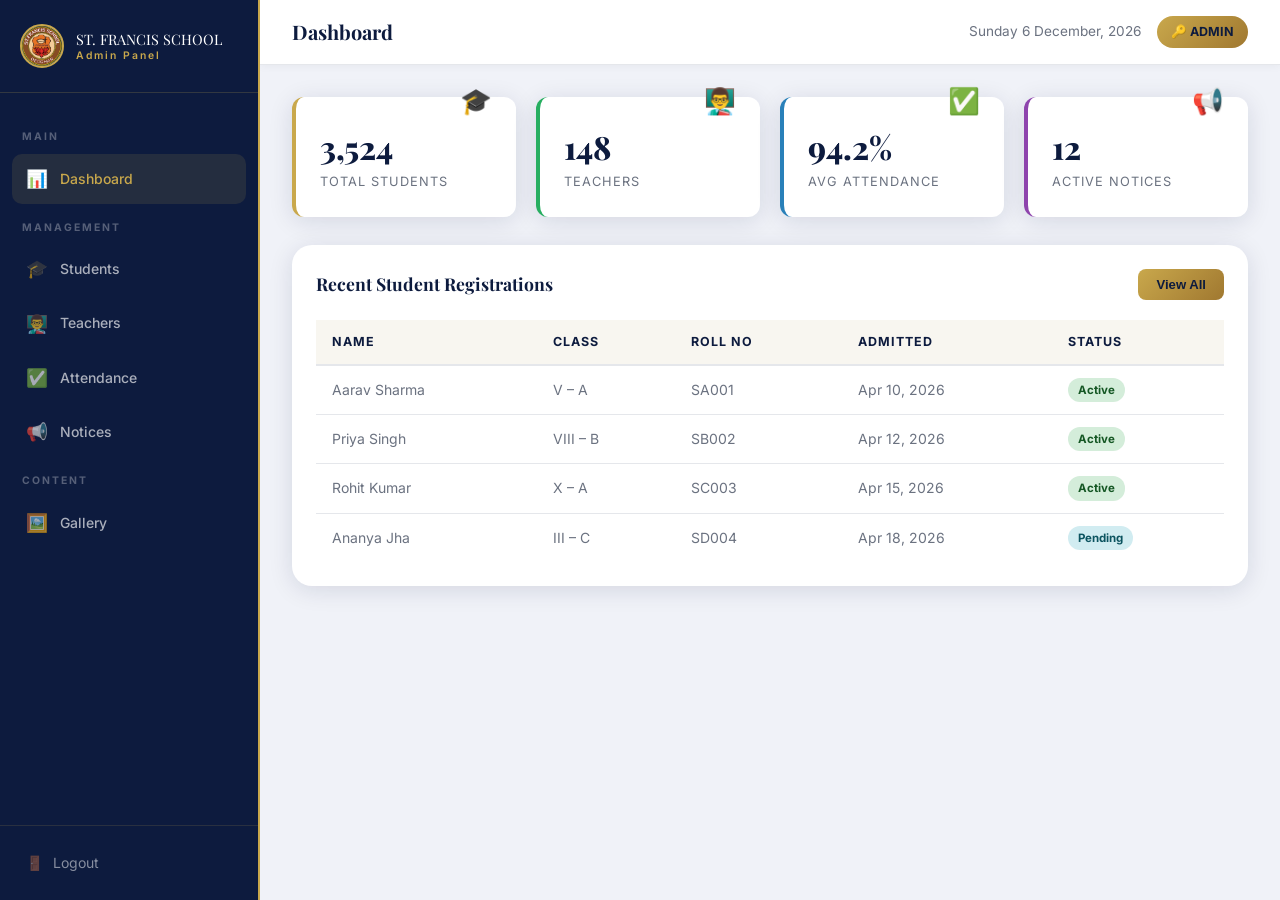
==== admin.html @ 69435fe7 "made the frontend" ====
<!DOCTYPE html>
<html lang="en">
<head>
<meta charset="UTF-8"/>
<meta name="viewport" content="width=device-width, initial-scale=1.0"/>
<title>Admin Dashboard – St. Francis School</title>
<link rel="stylesheet" href="style.css"/>
<link rel="icon" href="PICS/LOGO.jpg" type="image/jpeg"/>
<style>
body { background: #f0f2f8; }
.dash-layout { display: flex; min-height: 100vh; padding-top: 0; }
/* SIDEBAR */
.sidebar { width: 260px; background: var(--navy); min-height: 100vh; position: fixed; top: 0; left: 0; z-index: 100; display: flex; flex-direction: column; border-right: 2px solid var(--gold); }
.sidebar-brand { padding: 24px 20px; border-bottom: 1px solid rgba(201,168,76,0.2); display: flex; align-items: center; gap: 12px; }
.sidebar-brand img { width: 44px; height: 44px; border-radius: 50%; border: 2px solid var(--gold); }
.sidebar-brand .t { font-family: 'Playfair Display',serif; font-size: 0.9rem; color: var(--white); line-height: 1.3; }
.sidebar-brand .t span { display: block; color: var(--gold); font-size: 0.65rem; letter-spacing: 2px; font-family: 'Inter',sans-serif; font-weight: 600; }
.sidebar-menu { flex: 1; padding: 20px 12px; overflow-y: auto; }
.menu-label { color: rgba(255,255,255,0.3); font-size: 0.65rem; letter-spacing: 2px; text-transform: uppercase; font-weight: 700; padding: 0 10px; margin: 16px 0 8px; }
.menu-item { display: flex; align-items: center; gap: 12px; padding: 11px 14px; border-radius: 10px; color: rgba(255,255,255,0.65); font-size: 0.875rem; font-weight: 500; cursor: pointer; transition: var(--transition); margin-bottom: 4px; }
.menu-item:hover, .menu-item.active { background: rgba(201,168,76,0.12); color: var(--gold); }
.menu-item .icon { font-size: 1.1rem; width: 22px; text-align: center; }
.sidebar-footer { padding: 16px 12px; border-top: 1px solid rgba(201,168,76,0.15); }
.logout-btn { display: flex; align-items: center; gap: 10px; padding: 10px 14px; border-radius: 10px; color: rgba(255,255,255,0.5); font-size: 0.875rem; cursor: pointer; transition: var(--transition); }
.logout-btn:hover { color: #ff6b6b; background: rgba(192,57,43,0.1); }
/* MAIN */
.main-content { margin-left: 260px; flex: 1; }
.topbar { background: var(--white); border-bottom: 1px solid var(--light-gray); padding: 16px 32px; display: flex; align-items: center; justify-content: space-between; box-shadow: 0 2px 8px rgba(0,0,0,0.04); }
.topbar h2 { font-size: 1.25rem; color: var(--navy); }
.topbar-right { display: flex; align-items: center; gap: 16px; }
.admin-badge { background: linear-gradient(135deg, var(--gold), var(--gold-dark)); color: var(--navy); font-size: 0.78rem; font-weight: 700; padding: 6px 14px; border-radius: 20px; }
.page { padding: 32px; display: none; }
.page.active { display: block; }
/* STATS */
.stats-row { display: grid; grid-template-columns: repeat(4,1fr); gap: 20px; margin-bottom: 28px; }
.stat-box { background: var(--white); border-radius: var(--radius); padding: 24px; border-left: 4px solid var(--gold); box-shadow: var(--shadow); }
.stat-box .sb-num { font-family:'Playfair Display',serif; font-size: 2rem; font-weight: 800; color: var(--navy); }
.stat-box .sb-label { color: var(--gray); font-size: 0.8rem; text-transform: uppercase; letter-spacing: 1px; }
.stat-box .sb-icon { font-size: 1.6rem; float: right; margin-top: -40px; }
/* TABLE */
.card { background: var(--white); border-radius: var(--radius-lg); padding: 24px; box-shadow: var(--shadow); margin-bottom: 24px; }
.card-header { display: flex; align-items: center; justify-content: space-between; margin-bottom: 20px; }
.card-header h3 { font-size: 1.1rem; color: var(--navy); }
table { width: 100%; border-collapse: collapse; }
th { background: var(--off-white); color: var(--navy); font-size: 0.78rem; font-weight: 700; text-transform: uppercase; letter-spacing: 1px; padding: 12px 16px; text-align: left; border-bottom: 2px solid var(--light-gray); }
td { padding: 12px 16px; font-size: 0.875rem; color: var(--gray); border-bottom: 1px solid var(--light-gray); }
tr:last-child td { border-bottom: none; }
tr:hover td { background: #fafbff; color: var(--navy); }
.badge { display: inline-block; padding: 3px 10px; border-radius: 12px; font-size: 0.72rem; font-weight: 700; }
.badge-green { background: #d4edda; color: #155724; }
.badge-red { background: #f8d7da; color: #721c24; }
.badge-blue { background: #d1ecf1; color: #0c5460; }
.badge-gold { background: rgba(201,168,76,0.15); color: var(--gold-dark); }
/* FORM INLINE */
.form-row { display: grid; grid-template-columns: 1fr 1fr; gap: 16px; }
.form-group { margin-bottom: 16px; }
.form-group label { display: block; font-size: 0.82rem; font-weight: 600; color: var(--navy); margin-bottom: 6px; }
.form-group input, .form-group select, .form-group textarea { width: 100%; border: 1px solid var(--light-gray); border-radius: 8px; padding: 10px 14px; font-size: 0.875rem; font-family: 'Inter',sans-serif; color: var(--navy); transition: var(--transition); }
.form-group input:focus, .form-group select:focus, .form-group textarea:focus { outline: none; border-color: var(--gold); box-shadow: 0 0 0 3px rgba(201,168,76,0.12); }
.btn-sm { padding: 8px 18px; border: none; border-radius: 8px; font-size: 0.82rem; font-weight: 600; cursor: pointer; transition: var(--transition); }
.btn-gold { background: linear-gradient(135deg,var(--gold),var(--gold-dark)); color: var(--navy); }
.btn-navy { background: var(--navy); color: var(--white); }
.btn-red { background: #c0392b; color: var(--white); }
.btn-sm:hover { transform: translateY(-2px); box-shadow: 0 4px 12px rgba(0,0,0,0.15); }
/* GALLERY UPLOAD */
.gallery-admin { display: grid; grid-template-columns: repeat(4,1fr); gap: 16px; }
.gallery-admin-item { aspect-ratio: 1; border-radius: var(--radius); overflow: hidden; background: var(--off-white); border: 2px dashed var(--light-gray); display: flex; align-items: center; justify-content: center; flex-direction: column; gap: 8px; cursor: pointer; transition: var(--transition); }
.gallery-admin-item:hover { border-color: var(--gold); background: rgba(201,168,76,0.05); }
.gallery-admin-item span { font-size: 1.8rem; }
.gallery-admin-item p { font-size: 0.75rem; color: var(--gray); }
/* ATTENDANCE */
.attend-row { display: flex; align-items: center; justify-content: space-between; padding: 12px 0; border-bottom: 1px solid var(--light-gray); }
.attend-row:last-child { border: none; }
.attend-name { font-weight: 600; color: var(--navy); font-size: 0.9rem; }
.attend-class { font-size: 0.8rem; color: var(--gray); }
.attend-toggle { display: flex; gap: 8px; }
.att-btn { padding: 5px 14px; border: none; border-radius: 6px; font-size: 0.78rem; font-weight: 600; cursor: pointer; transition: var(--transition); }
.att-present { background: #d4edda; color: #155724; }
.att-absent { background: #f8d7da; color: #721c24; }
.att-btn.selected { transform: scale(1.05); box-shadow: 0 2px 8px rgba(0,0,0,0.15); }
</style>
</head>
<body>
<div class="dash-layout">
<!-- SIDEBAR -->
<div class="sidebar">
  <div class="sidebar-brand">
    <img src="PICS/LOGO.jpg" alt="Logo"/>
    <div class="t">ST. FRANCIS SCHOOL<span>Admin Panel</span></div>
  </div>
  <div class="sidebar-menu">
    <div class="menu-label">Main</div>
    <div class="menu-item active" onclick="showPage('dashboard',this)"><span class="icon">📊</span> Dashboard</div>
    <div class="menu-label">Management</div>
    <div class="menu-item" onclick="showPage('students',this)"><span class="icon">🎓</span> Students</div>
    <div class="menu-item" onclick="showPage('teachers',this)"><span class="icon">👨‍🏫</span> Teachers</div>
    <div class="menu-item" onclick="showPage('attendance',this)"><span class="icon">✅</span> Attendance</div>
    <div class="menu-item" onclick="showPage('notices',this)"><span class="icon">📢</span> Notices</div>
    <div class="menu-label">Content</div>
    <div class="menu-item" onclick="showPage('gallery',this)"><span class="icon">🖼️</span> Gallery</div>
  </div>
  <div class="sidebar-footer">
    <div class="logout-btn" onclick="logout()"><span>🚪</span> Logout</div>
  </div>
</div>

<!-- MAIN -->
<div class="main-content">
  <div class="topbar">
    <h2 id="pageTitle">Dashboard</h2>
    <div class="topbar-right">
      <span style="color:var(--gray);font-size:0.85rem;" id="dateStr"></span>
      <div class="admin-badge">🔑 ADMIN</div>
    </div>
  </div>

  <!-- DASHBOARD -->
  <div class="page active" id="page-dashboard">
    <div class="stats-row">
      <div class="stat-box"><div class="sb-icon">🎓</div><div class="sb-num">3,524</div><div class="sb-label">Total Students</div></div>
      <div class="stat-box" style="border-color:#27ae60"><div class="sb-icon">👨‍🏫</div><div class="sb-num">148</div><div class="sb-label">Teachers</div></div>
      <div class="stat-box" style="border-color:#2980b9"><div class="sb-icon">✅</div><div class="sb-num">94.2%</div><div class="sb-label">Avg Attendance</div></div>
      <div class="stat-box" style="border-color:#8e44ad"><div class="sb-icon">📢</div><div class="sb-num">12</div><div class="sb-label">Active Notices</div></div>
    </div>
    <div class="card">
      <div class="card-header"><h3>Recent Student Registrations</h3><button class="btn-sm btn-gold" onclick="showPage('students',document.querySelector('.menu-item:nth-child(3)'))">View All</button></div>
      <table>
        <tr><th>Name</th><th>Class</th><th>Roll No</th><th>Admitted</th><th>Status</th></tr>
        <tr><td>Aarav Sharma</td><td>V – A</td><td>SA001</td><td>Apr 10, 2026</td><td><span class="badge badge-green">Active</span></td></tr>
        <tr><td>Priya Singh</td><td>VIII – B</td><td>SB002</td><td>Apr 12, 2026</td><td><span class="badge badge-green">Active</span></td></tr>
        <tr><td>Rohit Kumar</td><td>X – A</td><td>SC003</td><td>Apr 15, 2026</td><td><span class="badge badge-green">Active</span></td></tr>
        <tr><td>Ananya Jha</td><td>III – C</td><td>SD004</td><td>Apr 18, 2026</td><td><span class="badge badge-blue">Pending</span></td></tr>
      </table>
    </div>
  </div>

  <!-- STUDENTS -->
  <div class="page" id="page-students">
    <div class="card">
      <div class="card-header"><h3>Add New Student</h3></div>
      <div class="form-row">
        <div class="form-group"><label>Student Name</label><input type="text" id="sName" placeholder="Full name"/></div>
        <div class="form-group"><label>Roll Number</label><input type="text" id="sRoll" placeholder="e.g. SA005"/></div>
        <div class="form-group"><label>Class</label>
          <select id="sClass"><option>I – A</option><option>II – A</option><option>III – A</option><option>IV – A</option><option>V – A</option><option>VI – A</option><option>VII – A</option><option>VIII – A</option><option>IX – A</option><option>X – A</option><option>XI – Science</option><option>XII – Science</option></select>
        </div>
        <div class="form-group"><label>Parent Name</label><input type="text" id="sParent" placeholder="Father/Mother name"/></div>
        <div class="form-group"><label>Contact Number</label><input type="text" id="sPhone" placeholder="+91 XXXXXXXXXX"/></div>
        <div class="form-group"><label>Date of Birth</label><input type="date" id="sDob"/></div>
      </div>
      <button class="btn-sm btn-gold" onclick="addStudent()">Add Student</button>
    </div>
    <div class="card">
      <div class="card-header"><h3>Student Records</h3></div>
      <table id="studentTable">
        <tr><th>Name</th><th>Roll No</th><th>Class</th><th>Parent</th><th>Contact</th><th>Action</th></tr>
        <tr><td>Priya Sharma</td><td>SA001</td><td>X – A</td><td>Raju Sharma</td><td>9876543210</td><td><button class="btn-sm btn-red" onclick="this.closest('tr').remove()">Remove</button></td></tr>
        <tr><td>Aryan Singh</td><td>SB002</td><td>XII – Science</td><td>Suresh Singh</td><td>9876543211</td><td><button class="btn-sm btn-red" onclick="this.closest('tr').remove()">Remove</button></td></tr>
        <tr><td>Sneha Kumari</td><td>SC003</td><td>X – B</td><td>Vijay Kumar</td><td>9876543212</td><td><button class="btn-sm btn-red" onclick="this.closest('tr').remove()">Remove</button></td></tr>
      </table>
    </div>
  </div>

  <!-- TEACHERS -->
  <div class="page" id="page-teachers">
    <div class="card">
      <div class="card-header"><h3>Add New Teacher</h3></div>
      <div class="form-row">
        <div class="form-group"><label>Teacher Name</label><input type="text" id="tName" placeholder="Full name"/></div>
        <div class="form-group"><label>Subject</label><input type="text" id="tSubject" placeholder="e.g. Mathematics"/></div>
        <div class="form-group"><label>Qualification</label><input type="text" id="tQual" placeholder="e.g. M.Sc, B.Ed"/></div>
        <div class="form-group"><label>Contact</label><input type="text" id="tPhone" placeholder="+91 XXXXXXXXXX"/></div>
      </div>
      <button class="btn-sm btn-gold" onclick="addTeacher()">Add Teacher</button>
    </div>
    <div class="card">
      <div class="card-header"><h3>Teacher Records</h3></div>
      <table id="teacherTable">
        <tr><th>Name</th><th>Subject</th><th>Qualification</th><th>Contact</th><th>Action</th></tr>
        <tr><td>Mr. Rajesh Kumar</td><td>Physics</td><td>M.Sc, B.Ed</td><td>9876540001</td><td><button class="btn-sm btn-red" onclick="this.closest('tr').remove()">Remove</button></td></tr>
        <tr><td>Ms. Preethi Nair</td><td>English</td><td>M.A, B.Ed</td><td>9876540002</td><td><button class="btn-sm btn-red" onclick="this.closest('tr').remove()">Remove</button></td></tr>
        <tr><td>Mr. Anil Mishra</td><td>Mathematics</td><td>M.Sc, B.Ed</td><td>9876540003</td><td><button class="btn-sm btn-red" onclick="this.closest('tr').remove()">Remove</button></td></tr>
      </table>
    </div>
  </div>

  <!-- ATTENDANCE -->
  <div class="page" id="page-attendance">
    <div class="card">
      <div class="card-header">
        <h3>Mark Attendance</h3>
        <div style="display:flex;gap:12px;align-items:center;">
          <select style="border:1px solid var(--light-gray);border-radius:8px;padding:7px 12px;font-size:0.85rem;" id="attClass">
            <option>X – A</option><option>X – B</option><option>XII – Science</option>
          </select>
          <input type="date" id="attDate" style="border:1px solid var(--light-gray);border-radius:8px;padding:7px 12px;font-size:0.85rem;"/>
          <button class="btn-sm btn-gold" onclick="saveAttendance()">Save</button>
        </div>
      </div>
      <div id="attendanceList">
        <div class="attend-row"><div><div class="attend-name">Priya Sharma</div><div class="attend-class">Roll: SA001</div></div><div class="attend-toggle"><button class="att-btn att-present selected" onclick="markAtt(this,'P')">Present</button><button class="att-btn att-absent" onclick="markAtt(this,'A')">Absent</button></div></div>
        <div class="attend-row"><div><div class="attend-name">Aryan Singh</div><div class="attend-class">Roll: SB002</div></div><div class="attend-toggle"><button class="att-btn att-present selected" onclick="markAtt(this,'P')">Present</button><button class="att-btn att-absent" onclick="markAtt(this,'A')">Absent</button></div></div>
        <div class="attend-row"><div><div class="attend-name">Sneha Kumari</div><div class="attend-class">Roll: SC003</div></div><div class="attend-toggle"><button class="att-btn att-present" onclick="markAtt(this,'P')">Present</button><button class="att-btn att-absent selected" onclick="markAtt(this,'A')">Absent</button></div></div>
        <div class="attend-row"><div><div class="attend-name">Rohit Verma</div><div class="attend-class">Roll: SD004</div></div><div class="attend-toggle"><button class="att-btn att-present selected" onclick="markAtt(this,'P')">Present</button><button class="att-btn att-absent" onclick="markAtt(this,'A')">Absent</button></div></div>
      </div>
    </div>
  </div>

  <!-- NOTICES -->
  <div class="page" id="page-notices">
    <div class="card">
      <div class="card-header"><h3>Post New Notice</h3></div>
      <div class="form-group"><label>Notice Title</label><input type="text" id="noticeTitle" placeholder="Enter notice title"/></div>
      <div class="form-group"><label>Notice Content</label><textarea id="noticeContent" rows="4" placeholder="Enter full notice content..."></textarea></div>
      <div class="form-row">
        <div class="form-group"><label>Category</label><select id="noticeCat"><option>General</option><option>Academic</option><option>Sports</option><option>Holiday</option><option>Exam</option></select></div>
        <div class="form-group"><label>Date</label><input type="date" id="noticeDate"/></div>
      </div>
      <button class="btn-sm btn-gold" onclick="postNotice()">Post Notice</button>
    </div>
    <div class="card" id="noticeBoard">
      <div class="card-header"><h3>Posted Notices</h3></div>
      <div class="notice-item"><div class="notice-dot"></div><div class="notice-content"><h4>Summer Vacation 2026</h4><p>School closed May 20 – June 15. Classes resume June 16.</p></div><span class="notice-date">May 15</span></div>
      <div class="notice-item"><div class="notice-dot"></div><div class="notice-content"><h4>Fee Payment Deadline</h4><p>Term 2 fees due before May 31, 2026.</p></div><span class="notice-date">May 10</span></div>
    </div>
  </div>

  <!-- GALLERY -->
  <div class="page" id="page-gallery">
    <div class="card">
      <div class="card-header"><h3>Upload Photos</h3><button class="btn-sm btn-gold" onclick="document.getElementById('photoUpload').click()">+ Upload Photo</button></div>
      <input type="file" id="photoUpload" accept="image/*" multiple style="display:none" onchange="handleUpload(event)"/>
      <div class="gallery-admin" id="galleryGrid">
        <div class="gallery-admin-item" onclick="document.getElementById('photoUpload').click()"><span>➕</span><p>Add Photo</p></div>
        <div class="gallery-admin-item" style="background:linear-gradient(135deg,var(--navy),#1e3a8a);border:none;"><span style="font-size:2rem;color:white;">🏫</span></div>
        <div class="gallery-admin-item" style="background:linear-gradient(135deg,#1a2d6b,#2a4a9c);border:none;"><span style="font-size:2rem;color:white;">🔬</span></div>
        <div class="gallery-admin-item" style="background:linear-gradient(135deg,#0d2b1e,#1a4a30);border:none;"><span style="font-size:2rem;color:white;">🌿</span></div>
      </div>
    </div>
  </div>
</div>
</div>

<script>
// Auth guard
// Auth: role stored by login page

document.getElementById('dateStr').textContent = new Date().toLocaleDateString('en-IN',{weekday:'long',year:'numeric',month:'long',day:'numeric'});
document.getElementById('attDate').valueAsDate = new Date();

function showPage(id, el){
  document.querySelectorAll('.page').forEach(p => p.classList.remove('active'));
  document.querySelectorAll('.menu-item').forEach(m => m.classList.remove('active'));
  document.getElementById('page-'+id).classList.add('active');
  if(el) el.classList.add('active');
  const titles = {dashboard:'Dashboard',students:'Students Management',teachers:'Teachers Management',attendance:'Attendance',notices:'Notice Board',gallery:'Photo Gallery'};
  document.getElementById('pageTitle').textContent = titles[id] || id;
}

function addStudent(){
  const n=document.getElementById('sName').value, r=document.getElementById('sRoll').value, c=document.getElementById('sClass').value, p=document.getElementById('sParent').value, ph=document.getElementById('sPhone').value;
  if(!n||!r){alert('Please fill Name and Roll Number.');return;}
  const tr=document.createElement('tr');
  tr.innerHTML=`<td>${n}</td><td>${r}</td><td>${c}</td><td>${p}</td><td>${ph}</td><td><button class="btn-sm btn-red" onclick="this.closest('tr').remove()">Remove</button></td>`;
  document.getElementById('studentTable').appendChild(tr);
  ['sName','sRoll','sParent','sPhone'].forEach(id=>document.getElementById(id).value='');
  alert('Student added successfully!');
}

function addTeacher(){
  const n=document.getElementById('tName').value, s=document.getElementById('tSubject').value, q=document.getElementById('tQual').value, p=document.getElementById('tPhone').value;
  if(!n){alert('Please enter teacher name.');return;}
  const tr=document.createElement('tr');
  tr.innerHTML=`<td>${n}</td><td>${s}</td><td>${q}</td><td>${p}</td><td><button class="btn-sm btn-red" onclick="this.closest('tr').remove()">Remove</button></td>`;
  document.getElementById('teacherTable').appendChild(tr);
  ['tName','tSubject','tQual','tPhone'].forEach(id=>document.getElementById(id).value='');
  alert('Teacher added!');
}

function markAtt(btn, type){
  const row=btn.closest('.attend-toggle');
  row.querySelectorAll('.att-btn').forEach(b=>b.classList.remove('selected'));
  btn.classList.add('selected');
}

function saveAttendance(){alert('Attendance saved successfully!');}

function postNotice(){
  const t=document.getElementById('noticeTitle').value, c=document.getElementById('noticeContent').value, d=document.getElementById('noticeDate').value;
  if(!t||!c){alert('Please fill title and content.');return;}
  const div=document.createElement('div'); div.className='notice-item';
  div.innerHTML=`<div class="notice-dot"></div><div class="notice-content"><h4>${t}</h4><p>${c}</p></div><span class="notice-date">${d}</span>`;
  document.getElementById('noticeBoard').appendChild(div);
  document.getElementById('noticeTitle').value=''; document.getElementById('noticeContent').value='';
  alert('Notice posted!');
}

function handleUpload(e){
  const files=Array.from(e.target.files);
  files.forEach(f=>{
    const reader=new FileReader();
    reader.onload=ev=>{
      const div=document.createElement('div'); div.className='gallery-admin-item'; div.style.border='none';
      div.innerHTML=`<img src="${ev.target.result}" style="width:100%;height:100%;object-fit:cover;"/>`;
      document.getElementById('galleryGrid').appendChild(div);
    };
    reader.readAsDataURL(f);
  });
}

function logout(){localStorage.removeItem('sfs_role');window.location.href='login.html';}
</script>
</body>
</html>
---- style.css ----
@import url('https://fonts.googleapis.com/css2?family=Playfair+Display:wght@400;600;700;800&family=Inter:wght@300;400;500;600;700&display=swap');

:root {
  --navy: #0d1b3e;
  --navy-light: #162550;
  --gold: #c9a84c;
  --gold-light: #e8c96e;
  --gold-dark: #a07830;
  --white: #ffffff;
  --off-white: #f8f6f0;
  --gray: #6b7280;
  --light-gray: #e5e7eb;
  --red: #c0392b;
  --green: #27ae60;
  --shadow: 0 4px 24px rgba(13,27,62,0.12);
  --shadow-lg: 0 8px 40px rgba(13,27,62,0.18);
  --radius: 12px;
  --radius-lg: 20px;
  --transition: all 0.3s ease;
}

* { margin: 0; padding: 0; box-sizing: border-box; }

html { scroll-behavior: smooth; }

body {
  font-family: 'Inter', sans-serif;
  color: var(--navy);
  background: var(--off-white);
  line-height: 1.6;
}

h1, h2, h3, h4 { font-family: 'Playfair Display', serif; }

a { text-decoration: none; color: inherit; }

img { max-width: 100%; }

/* NAVBAR */
.navbar {
  position: fixed; top: 0; left: 0; right: 0; z-index: 1000;
  background: rgba(13,27,62,0.97);
  backdrop-filter: blur(12px);
  padding: 0 40px;
  display: flex; align-items: center; justify-content: space-between;
  height: 72px;
  border-bottom: 2px solid var(--gold);
  box-shadow: 0 2px 20px rgba(0,0,0,0.3);
}

.navbar .brand { display: flex; align-items: center; gap: 14px; }
.navbar .brand img { width: 48px; height: 48px; border-radius: 50%; border: 2px solid var(--gold); }
.navbar .brand-text .name { font-family: 'Playfair Display', serif; font-size: 1.1rem; font-weight: 700; color: var(--white); letter-spacing: 1px; }
.navbar .brand-text .sub { font-size: 0.65rem; color: var(--gold); letter-spacing: 3px; text-transform: uppercase; }

.nav-links { display: flex; align-items: center; gap: 6px; }
.nav-links a {
  color: rgba(255,255,255,0.85); font-size: 0.875rem; font-weight: 500;
  padding: 8px 14px; border-radius: 8px; transition: var(--transition);
  letter-spacing: 0.3px;
}
.nav-links a:hover, .nav-links a.active { color: var(--gold); background: rgba(201,168,76,0.12); }

.btn-login {
  background: linear-gradient(135deg, var(--gold), var(--gold-dark));
  color: var(--navy) !important; font-weight: 700 !important;
  padding: 10px 22px !important; border-radius: 25px !important;
  box-shadow: 0 4px 15px rgba(201,168,76,0.3);
  transition: var(--transition) !important;
}
.btn-login:hover { transform: translateY(-2px); box-shadow: 0 6px 20px rgba(201,168,76,0.45); background: linear-gradient(135deg, var(--gold-light), var(--gold)) !important; }

/* HERO */
.hero {
  min-height: 100vh;
  background: linear-gradient(135deg, var(--navy) 0%, #1a2d6b 50%, #0d1b3e 100%);
  display: flex; align-items: center;
  position: relative; overflow: hidden;
  padding-top: 72px;
}

.hero::before {
  content: '';
  position: absolute; inset: 0;
  background: url('data:image/svg+xml,<svg xmlns="http://www.w3.org/2000/svg" viewBox="0 0 100 100"><circle cx="20" cy="20" r="1" fill="rgba(201,168,76,0.15)"/><circle cx="80" cy="40" r="1.5" fill="rgba(201,168,76,0.1)"/><circle cx="50" cy="80" r="1" fill="rgba(201,168,76,0.12)"/></svg>');
  animation: twinkle 4s ease-in-out infinite alternate;
}

@keyframes twinkle { from { opacity: 0.5; } to { opacity: 1; } }

.hero-content { position: relative; z-index: 2; padding: 0 80px; max-width: 700px; }
.hero-badge {
  display: inline-flex; align-items: center; gap: 8px;
  background: rgba(201,168,76,0.15); border: 1px solid rgba(201,168,76,0.4);
  color: var(--gold); font-size: 0.78rem; font-weight: 600;
  padding: 6px 16px; border-radius: 20px; margin-bottom: 24px;
  letter-spacing: 2px; text-transform: uppercase;
}
.hero h1 { font-size: 4rem; color: var(--white); line-height: 1.1; margin-bottom: 8px; }
.hero h1 span { color: var(--gold); }
.hero p { font-size: 1.15rem; color: rgba(255,255,255,0.75); margin: 20px 0 36px; line-height: 1.8; }

.hero-btns { display: flex; gap: 16px; flex-wrap: wrap; }
.btn-primary {
  background: linear-gradient(135deg, var(--gold), var(--gold-dark));
  color: var(--navy); font-weight: 700; font-size: 0.95rem;
  padding: 14px 32px; border-radius: 30px; border: none; cursor: pointer;
  box-shadow: 0 6px 20px rgba(201,168,76,0.35);
  transition: var(--transition); display: inline-flex; align-items: center; gap: 8px;
}
.btn-primary:hover { transform: translateY(-3px); box-shadow: 0 10px 28px rgba(201,168,76,0.5); }

.btn-outline {
  background: transparent; color: var(--white); font-weight: 600; font-size: 0.95rem;
  padding: 14px 32px; border-radius: 30px; border: 2px solid rgba(255,255,255,0.4);
  cursor: pointer; transition: var(--transition); display: inline-flex; align-items: center; gap: 8px;
}
.btn-outline:hover { border-color: var(--gold); color: var(--gold); transform: translateY(-3px); }

.hero-stats {
  position: absolute; bottom: 60px; right: 80px; z-index: 2;
  display: flex; gap: 24px;
}
.stat-card {
  background: rgba(255,255,255,0.08); backdrop-filter: blur(16px);
  border: 1px solid rgba(201,168,76,0.25); border-radius: 16px;
  padding: 20px 28px; text-align: center;
}
.stat-card .num { font-family: 'Playfair Display', serif; font-size: 2rem; font-weight: 800; color: var(--gold); }
.stat-card .label { font-size: 0.75rem; color: rgba(255,255,255,0.65); letter-spacing: 1px; text-transform: uppercase; }

/* SECTION COMMON */
.section { padding: 90px 80px; }
.section-header { text-align: center; margin-bottom: 60px; }
.section-tag { display: inline-block; color: var(--gold); font-size: 0.78rem; font-weight: 700; letter-spacing: 3px; text-transform: uppercase; margin-bottom: 12px; }
.section-header h2 { font-size: 2.5rem; color: var(--navy); margin-bottom: 16px; }
.section-header p { color: var(--gray); font-size: 1rem; max-width: 560px; margin: 0 auto; }
.divider { width: 60px; height: 3px; background: linear-gradient(90deg, var(--gold), var(--gold-light)); margin: 16px auto 0; border-radius: 2px; }

/* FEATURES */
.features { background: var(--white); }
.features-grid { display: grid; grid-template-columns: repeat(4, 1fr); gap: 28px; }
.feature-card {
  background: var(--off-white); border-radius: var(--radius-lg); padding: 36px 28px;
  text-align: center; border: 1px solid transparent; transition: var(--transition);
  position: relative; overflow: hidden;
}
.feature-card::before {
  content: ''; position: absolute; bottom: 0; left: 0; right: 0; height: 3px;
  background: linear-gradient(90deg, var(--gold), var(--gold-light));
  transform: scaleX(0); transition: var(--transition);
}
.feature-card:hover { border-color: rgba(201,168,76,0.3); transform: translateY(-6px); box-shadow: var(--shadow-lg); }
.feature-card:hover::before { transform: scaleX(1); }
.feature-icon { width: 64px; height: 64px; background: linear-gradient(135deg, var(--navy), var(--navy-light)); border-radius: 16px; display: flex; align-items: center; justify-content: center; margin: 0 auto 20px; font-size: 1.6rem; }
.feature-card h3 { font-size: 1.1rem; color: var(--navy); margin-bottom: 10px; }
.feature-card p { font-size: 0.875rem; color: var(--gray); }

/* NEWS */
.news-grid { display: grid; grid-template-columns: repeat(3, 1fr); gap: 28px; }
.news-card {
  background: var(--white); border-radius: var(--radius-lg); overflow: hidden;
  box-shadow: var(--shadow); transition: var(--transition); border: 1px solid var(--light-gray);
}
.news-card:hover { transform: translateY(-6px); box-shadow: var(--shadow-lg); }
.news-card-img { height: 180px; background: linear-gradient(135deg, var(--navy), var(--navy-light)); position: relative; overflow: hidden; display: flex; align-items: center; justify-content: center; }
.news-badge { position: absolute; top: 12px; left: 12px; background: var(--gold); color: var(--navy); font-size: 0.7rem; font-weight: 700; padding: 4px 10px; border-radius: 12px; text-transform: uppercase; letter-spacing: 1px; }
.news-body { padding: 22px; }
.news-date { font-size: 0.75rem; color: var(--gold); font-weight: 600; margin-bottom: 8px; letter-spacing: 1px; }
.news-body h3 { font-size: 1rem; color: var(--navy); margin-bottom: 10px; line-height: 1.4; }
.news-body p { font-size: 0.85rem; color: var(--gray); }

/* PRINCIPAL */
.principal-section { background: linear-gradient(135deg, var(--navy) 0%, var(--navy-light) 100%); }
.principal-inner { display: grid; grid-template-columns: 380px 1fr; gap: 60px; align-items: center; }
.principal-img-wrap { position: relative; }
.principal-img-wrap img { width: 100%; border-radius: var(--radius-lg); border: 4px solid var(--gold); box-shadow: 0 12px 40px rgba(0,0,0,0.4); }
.principal-badge { position: absolute; bottom: -16px; left: 50%; transform: translateX(-50%); background: linear-gradient(135deg, var(--gold), var(--gold-dark)); color: var(--navy); font-weight: 700; font-size: 0.85rem; padding: 10px 28px; border-radius: 25px; white-space: nowrap; box-shadow: 0 4px 16px rgba(201,168,76,0.4); }
.principal-content .section-tag { text-align: left; display: block; }
.principal-content h2 { color: var(--white); font-size: 2.2rem; margin-bottom: 20px; }
.principal-content p { color: rgba(255,255,255,0.8); line-height: 1.9; margin-bottom: 16px; }
.principal-sig { font-family: 'Playfair Display', serif; font-size: 1.5rem; color: var(--gold); margin-top: 24px; font-style: italic; }
.principal-sig-sub { font-size: 0.8rem; color: rgba(255,255,255,0.6); letter-spacing: 2px; text-transform: uppercase; margin-top: 4px; }

/* TOPPERS */
.toppers-grid { display: grid; grid-template-columns: repeat(4, 1fr); gap: 24px; }
.topper-card {
  background: var(--white); border-radius: var(--radius-lg); padding: 32px 20px;
  text-align: center; border: 1px solid var(--light-gray); transition: var(--transition);
  position: relative; overflow: hidden;
}
.topper-card::after { content: ''; position: absolute; top: 0; left: 0; right: 0; height: 4px; background: linear-gradient(90deg, var(--gold), var(--gold-light)); }
.topper-card:hover { transform: translateY(-6px); box-shadow: var(--shadow-lg); }
.topper-rank { width: 44px; height: 44px; border-radius: 50%; background: linear-gradient(135deg, var(--gold), var(--gold-dark)); display: flex; align-items: center; justify-content: center; font-weight: 800; font-size: 1.1rem; color: var(--navy); margin: 0 auto 16px; }
.topper-avatar { width: 72px; height: 72px; border-radius: 50%; background: linear-gradient(135deg, var(--navy), var(--navy-light)); display: flex; align-items: center; justify-content: center; font-size: 1.8rem; margin: 0 auto 14px; border: 3px solid var(--gold); }
.topper-card h3 { font-size: 1rem; color: var(--navy); margin-bottom: 4px; }
.topper-card .topper-class { font-size: 0.8rem; color: var(--gray); margin-bottom: 12px; }
.topper-card .topper-pct { font-family: 'Playfair Display', serif; font-size: 1.6rem; color: var(--gold); font-weight: 700; }

/* BIRTHDAYS */
.birthdays { background: var(--white); }
.birthday-list { display: grid; grid-template-columns: repeat(3, 1fr); gap: 20px; }
.birthday-item {
  display: flex; align-items: center; gap: 16px;
  background: var(--off-white); border-radius: var(--radius); padding: 18px 20px;
  border: 1px solid var(--light-gray); transition: var(--transition);
}
.birthday-item:hover { border-color: var(--gold); box-shadow: var(--shadow); }
.bday-icon { width: 48px; height: 48px; border-radius: 50%; background: linear-gradient(135deg, var(--gold), var(--gold-dark)); display: flex; align-items: center; justify-content: center; font-size: 1.3rem; flex-shrink: 0; }
.bday-name { font-weight: 600; color: var(--navy); font-size: 0.95rem; }
.bday-class { font-size: 0.8rem; color: var(--gray); }
.bday-date { font-size: 0.78rem; color: var(--gold); font-weight: 600; margin-left: auto; }

/* ABOUT */
.about-inner { display: grid; grid-template-columns: 1fr 1fr; gap: 60px; align-items: center; }
.about-content .section-tag { display: block; text-align: left; }
.about-content h2 { font-size: 2.2rem; color: var(--navy); margin-bottom: 20px; }
.about-content p { color: var(--gray); line-height: 1.9; margin-bottom: 16px; }
.about-values { display: flex; gap: 12px; flex-wrap: wrap; margin-top: 24px; }
.value-tag { background: var(--navy); color: var(--gold); font-size: 0.8rem; font-weight: 600; padding: 8px 18px; border-radius: 20px; letter-spacing: 1px; }
.about-img-grid { display: grid; grid-template-columns: 1fr 1fr; gap: 16px; }
.about-img-item { border-radius: var(--radius); overflow: hidden; background: linear-gradient(135deg, var(--navy) 0%, #1a3a7c 100%); height: 180px; display: flex; align-items: center; justify-content: center; font-size: 2.5rem; }
.about-img-item:first-child { grid-column: 1 / -1; height: 220px; }

/* NOTICE */
.notice-section { background: var(--white); }
.notice-list { max-width: 800px; margin: 0 auto; }
.notice-item {
  display: flex; align-items: flex-start; gap: 20px;
  padding: 22px; border-radius: var(--radius); border: 1px solid var(--light-gray);
  margin-bottom: 16px; transition: var(--transition); background: var(--off-white);
}
.notice-item:hover { border-color: var(--gold); box-shadow: var(--shadow); }
.notice-dot { width: 12px; height: 12px; border-radius: 50%; background: var(--gold); margin-top: 6px; flex-shrink: 0; }
.notice-content h4 { font-size: 1rem; color: var(--navy); margin-bottom: 4px; }
.notice-content p { font-size: 0.85rem; color: var(--gray); }
.notice-date { font-size: 0.75rem; color: var(--gold); font-weight: 600; margin-left: auto; white-space: nowrap; flex-shrink: 0; }

/* CONTACT */
.contact-section { background: linear-gradient(135deg, var(--navy), var(--navy-light)); }
.contact-inner { display: grid; grid-template-columns: 1fr 1fr; gap: 60px; }
.contact-info h2 { color: var(--white); font-size: 2rem; margin-bottom: 28px; }
.contact-item { display: flex; align-items: flex-start; gap: 16px; margin-bottom: 24px; }
.contact-icon { width: 44px; height: 44px; background: rgba(201,168,76,0.15); border: 1px solid rgba(201,168,76,0.3); border-radius: 10px; display: flex; align-items: center; justify-content: center; font-size: 1.1rem; flex-shrink: 0; }
.contact-item h4 { color: var(--gold); font-size: 0.8rem; letter-spacing: 1px; text-transform: uppercase; margin-bottom: 4px; }
.contact-item p { color: rgba(255,255,255,0.8); font-size: 0.9rem; }
.contact-form { background: rgba(255,255,255,0.06); backdrop-filter: blur(12px); border: 1px solid rgba(201,168,76,0.2); border-radius: var(--radius-lg); padding: 36px; }
.form-group { margin-bottom: 20px; }
.form-group label { display: block; color: rgba(255,255,255,0.8); font-size: 0.85rem; font-weight: 500; margin-bottom: 8px; }
.form-group input, .form-group textarea, .form-group select {
  width: 100%; background: rgba(255,255,255,0.08); border: 1px solid rgba(201,168,76,0.25);
  border-radius: 10px; padding: 12px 16px; color: var(--white); font-size: 0.9rem;
  font-family: 'Inter', sans-serif; transition: var(--transition);
}
.form-group input::placeholder, .form-group textarea::placeholder { color: rgba(255,255,255,0.35); }
.form-group input:focus, .form-group textarea:focus { outline: none; border-color: var(--gold); background: rgba(255,255,255,0.12); }
.form-group textarea { resize: vertical; min-height: 110px; }

/* FOOTER */
footer {
  background: #070f26; color: rgba(255,255,255,0.7);
  padding: 60px 80px 30px;
}
.footer-top { display: grid; grid-template-columns: 2fr 1fr 1fr 1fr; gap: 40px; margin-bottom: 40px; }
.footer-brand img { width: 64px; border-radius: 50%; border: 2px solid var(--gold); margin-bottom: 16px; }
.footer-brand h3 { font-family: 'Playfair Display', serif; color: var(--white); font-size: 1.2rem; margin-bottom: 4px; }
.footer-brand .motto { color: var(--gold); font-size: 0.75rem; letter-spacing: 2px; text-transform: uppercase; margin-bottom: 16px; }
.footer-brand p { font-size: 0.85rem; line-height: 1.7; }
.footer-col h4 { color: var(--gold); font-size: 0.8rem; font-weight: 700; letter-spacing: 2px; text-transform: uppercase; margin-bottom: 20px; }
.footer-col a { display: block; color: rgba(255,255,255,0.65); font-size: 0.875rem; margin-bottom: 10px; transition: var(--transition); }
.footer-col a:hover { color: var(--gold); padding-left: 6px; }
.footer-bottom { border-top: 1px solid rgba(255,255,255,0.08); padding-top: 24px; display: flex; justify-content: space-between; align-items: center; }
.footer-bottom p { font-size: 0.8rem; }
.footer-bottom span { color: var(--gold); }

/* MARQUEE */
.ticker { background: var(--gold); padding: 10px 0; overflow: hidden; }
.ticker-inner { display: flex; animation: ticker 30s linear infinite; white-space: nowrap; }
.ticker-inner span { color: var(--navy); font-weight: 600; font-size: 0.85rem; padding: 0 40px; }
@keyframes ticker { from { transform: translateX(0); } to { transform: translateX(-50%); } }

/* SCROLLBAR */
::-webkit-scrollbar { width: 6px; }
::-webkit-scrollbar-track { background: var(--off-white); }
::-webkit-scrollbar-thumb { background: var(--gold); border-radius: 3px; }

/* ANIMATIONS */
@keyframes fadeInUp { from { opacity: 0; transform: translateY(30px); } to { opacity: 1; transform: translateY(0); } }
.fade-in { animation: fadeInUp 0.7s ease forwards; }

/* RESPONSIVE */
@media (max-width: 1024px) {
  .section { padding: 60px 40px; }
  .hero-content { padding: 0 40px; }
  .features-grid, .toppers-grid { grid-template-columns: repeat(2, 1fr); }
  .news-grid, .birthday-list { grid-template-columns: repeat(2, 1fr); }
  .principal-inner, .about-inner, .contact-inner { grid-template-columns: 1fr; }
  .hero-stats { position: static; margin-top: 40px; }
  .footer-top { grid-template-columns: 1fr 1fr; }
}

@media (max-width: 768px) {
  .navbar { padding: 0 20px; }
  .nav-links { display: none; }
  .hero-content { padding: 20px; }
  .hero h1 { font-size: 2.5rem; }
  .features-grid, .toppers-grid, .news-grid, .birthday-list { grid-template-columns: 1fr; }
  .section { padding: 50px 20px; }
  footer { padding: 40px 20px 20px; }
  .footer-top { grid-template-columns: 1fr; }
}
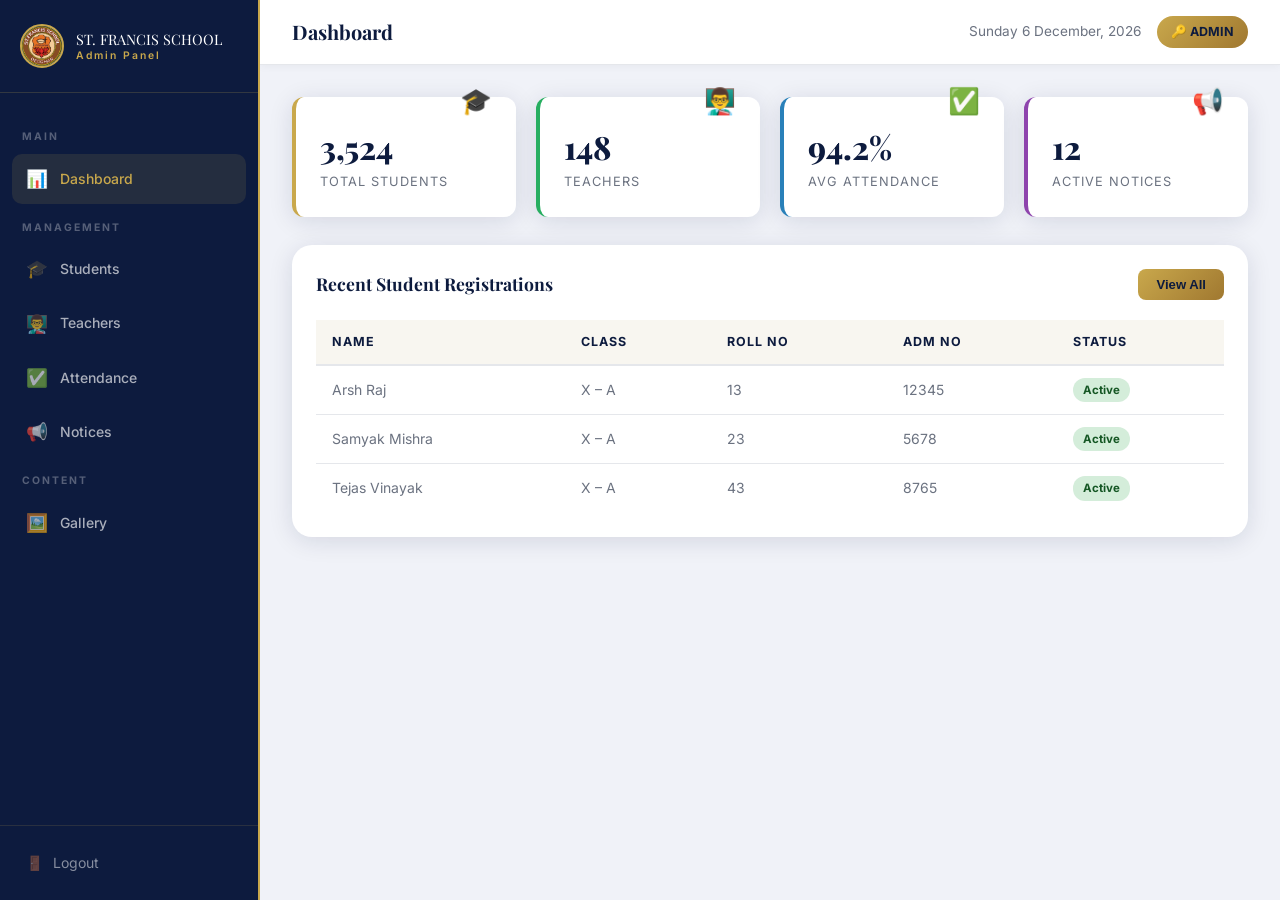
==== commit 7007978c: "marks and remarks done" ====
--- a/admin.html
+++ b/admin.html
@@ -125,11 +125,10 @@
     <div class="card">
       <div class="card-header"><h3>Recent Student Registrations</h3><button class="btn-sm btn-gold" onclick="showPage('students',document.querySelector('.menu-item:nth-child(3)'))">View All</button></div>
       <table>
-        <tr><th>Name</th><th>Class</th><th>Roll No</th><th>Admitted</th><th>Status</th></tr>
-        <tr><td>Aarav Sharma</td><td>V – A</td><td>SA001</td><td>Apr 10, 2026</td><td><span class="badge badge-green">Active</span></td></tr>
-        <tr><td>Priya Singh</td><td>VIII – B</td><td>SB002</td><td>Apr 12, 2026</td><td><span class="badge badge-green">Active</span></td></tr>
-        <tr><td>Rohit Kumar</td><td>X – A</td><td>SC003</td><td>Apr 15, 2026</td><td><span class="badge badge-green">Active</span></td></tr>
-        <tr><td>Ananya Jha</td><td>III – C</td><td>SD004</td><td>Apr 18, 2026</td><td><span class="badge badge-blue">Pending</span></td></tr>
+        <tr><th>Name</th><th>Class</th><th>Roll No</th><th>Adm No</th><th>Status</th></tr>
+        <tr><td>Arsh Raj</td><td>X – A</td><td>13</td><td>12345</td><td><span class="badge badge-green">Active</span></td></tr>
+        <tr><td>Samyak Mishra</td><td>X – A</td><td>23</td><td>5678</td><td><span class="badge badge-green">Active</span></td></tr>
+        <tr><td>Tejas Vinayak</td><td>X – A</td><td>43</td><td>8765</td><td><span class="badge badge-green">Active</span></td></tr>
       </table>
     </div>
   </div>
@@ -154,9 +153,9 @@
       <div class="card-header"><h3>Student Records</h3></div>
       <table id="studentTable">
         <tr><th>Name</th><th>Roll No</th><th>Class</th><th>Parent</th><th>Contact</th><th>Action</th></tr>
-        <tr><td>Priya Sharma</td><td>SA001</td><td>X – A</td><td>Raju Sharma</td><td>9876543210</td><td><button class="btn-sm btn-red" onclick="this.closest('tr').remove()">Remove</button></td></tr>
-        <tr><td>Aryan Singh</td><td>SB002</td><td>XII – Science</td><td>Suresh Singh</td><td>9876543211</td><td><button class="btn-sm btn-red" onclick="this.closest('tr').remove()">Remove</button></td></tr>
-        <tr><td>Sneha Kumari</td><td>SC003</td><td>X – B</td><td>Vijay Kumar</td><td>9876543212</td><td><button class="btn-sm btn-red" onclick="this.closest('tr').remove()">Remove</button></td></tr>
+        <tr><td>Arsh Raj</td><td>13</td><td>X – A</td><td>—</td><td>—</td><td><span class="badge badge-green">Portal Active</span></td></tr>
+        <tr><td>Samyak Mishra</td><td>23</td><td>X – A</td><td>—</td><td>—</td><td><span class="badge badge-green">Portal Active</span></td></tr>
+        <tr><td>Tejas Vinayak</td><td>43</td><td>X – A</td><td>—</td><td>—</td><td><span class="badge badge-green">Portal Active</span></td></tr>
       </table>
     </div>
   </div>
@@ -198,10 +197,9 @@
         </div>
       </div>
       <div id="attendanceList">
-        <div class="attend-row"><div><div class="attend-name">Priya Sharma</div><div class="attend-class">Roll: SA001</div></div><div class="attend-toggle"><button class="att-btn att-present selected" onclick="markAtt(this,'P')">Present</button><button class="att-btn att-absent" onclick="markAtt(this,'A')">Absent</button></div></div>
-        <div class="attend-row"><div><div class="attend-name">Aryan Singh</div><div class="attend-class">Roll: SB002</div></div><div class="attend-toggle"><button class="att-btn att-present selected" onclick="markAtt(this,'P')">Present</button><button class="att-btn att-absent" onclick="markAtt(this,'A')">Absent</button></div></div>
-        <div class="attend-row"><div><div class="attend-name">Sneha Kumari</div><div class="attend-class">Roll: SC003</div></div><div class="attend-toggle"><button class="att-btn att-present" onclick="markAtt(this,'P')">Present</button><button class="att-btn att-absent selected" onclick="markAtt(this,'A')">Absent</button></div></div>
-        <div class="attend-row"><div><div class="attend-name">Rohit Verma</div><div class="attend-class">Roll: SD004</div></div><div class="attend-toggle"><button class="att-btn att-present selected" onclick="markAtt(this,'P')">Present</button><button class="att-btn att-absent" onclick="markAtt(this,'A')">Absent</button></div></div>
+        <div class="attend-row"><div><div class="attend-name">Arsh Raj</div><div class="attend-class">Roll: 13 | Adm: 12345</div></div><div class="attend-toggle"><button class="att-btn att-present selected" onclick="markAtt(this,'P')">Present</button><button class="att-btn att-absent" onclick="markAtt(this,'A')">Absent</button></div></div>
+        <div class="attend-row"><div><div class="attend-name">Samyak Mishra</div><div class="attend-class">Roll: 23 | Adm: 5678</div></div><div class="attend-toggle"><button class="att-btn att-present selected" onclick="markAtt(this,'P')">Present</button><button class="att-btn att-absent" onclick="markAtt(this,'A')">Absent</button></div></div>
+        <div class="attend-row"><div><div class="attend-name">Tejas Vinayak</div><div class="attend-class">Roll: 43 | Adm: 8765</div></div><div class="attend-toggle"><button class="att-btn att-present selected" onclick="markAtt(this,'P')">Present</button><button class="att-btn att-absent" onclick="markAtt(this,'A')">Absent</button></div></div>
       </div>
     </div>
   </div>
@@ -242,11 +240,22 @@
 </div>
 
 <script>
-// Auth guard
-// Auth: role stored by login page
-
 document.getElementById('dateStr').textContent = new Date().toLocaleDateString('en-IN',{weekday:'long',year:'numeric',month:'long',day:'numeric'});
 document.getElementById('attDate').valueAsDate = new Date();
+
+function getDB(k){ try{ return JSON.parse(localStorage.getItem(k))||[]; }catch(e){ return []; } }
+function setDB(k,v){ localStorage.setItem(k,JSON.stringify(v)); }
+
+// Restore persisted notices on load
+(function(){
+  const notices=getDB('sfs_notices_admin');
+  const board=document.getElementById('noticeBoard');
+  notices.forEach(n=>{
+    const div=document.createElement('div'); div.className='notice-item';
+    div.innerHTML=`<div class="notice-dot"></div><div class="notice-content"><h4>${n.title}</h4><p>${n.content}</p></div><span class="notice-date">${n.date}</span>`;
+    board.appendChild(div);
+  });
+})();
 
 function showPage(id, el){
   document.querySelectorAll('.page').forEach(p => p.classList.remove('active'));
@@ -291,6 +300,9 @@
   const div=document.createElement('div'); div.className='notice-item';
   div.innerHTML=`<div class="notice-dot"></div><div class="notice-content"><h4>${t}</h4><p>${c}</p></div><span class="notice-date">${d}</span>`;
   document.getElementById('noticeBoard').appendChild(div);
+  const notices=getDB('sfs_notices_admin');
+  notices.push({title:t,content:c,date:d});
+  setDB('sfs_notices_admin',notices);
   document.getElementById('noticeTitle').value=''; document.getElementById('noticeContent').value='';
   alert('Notice posted!');
 }
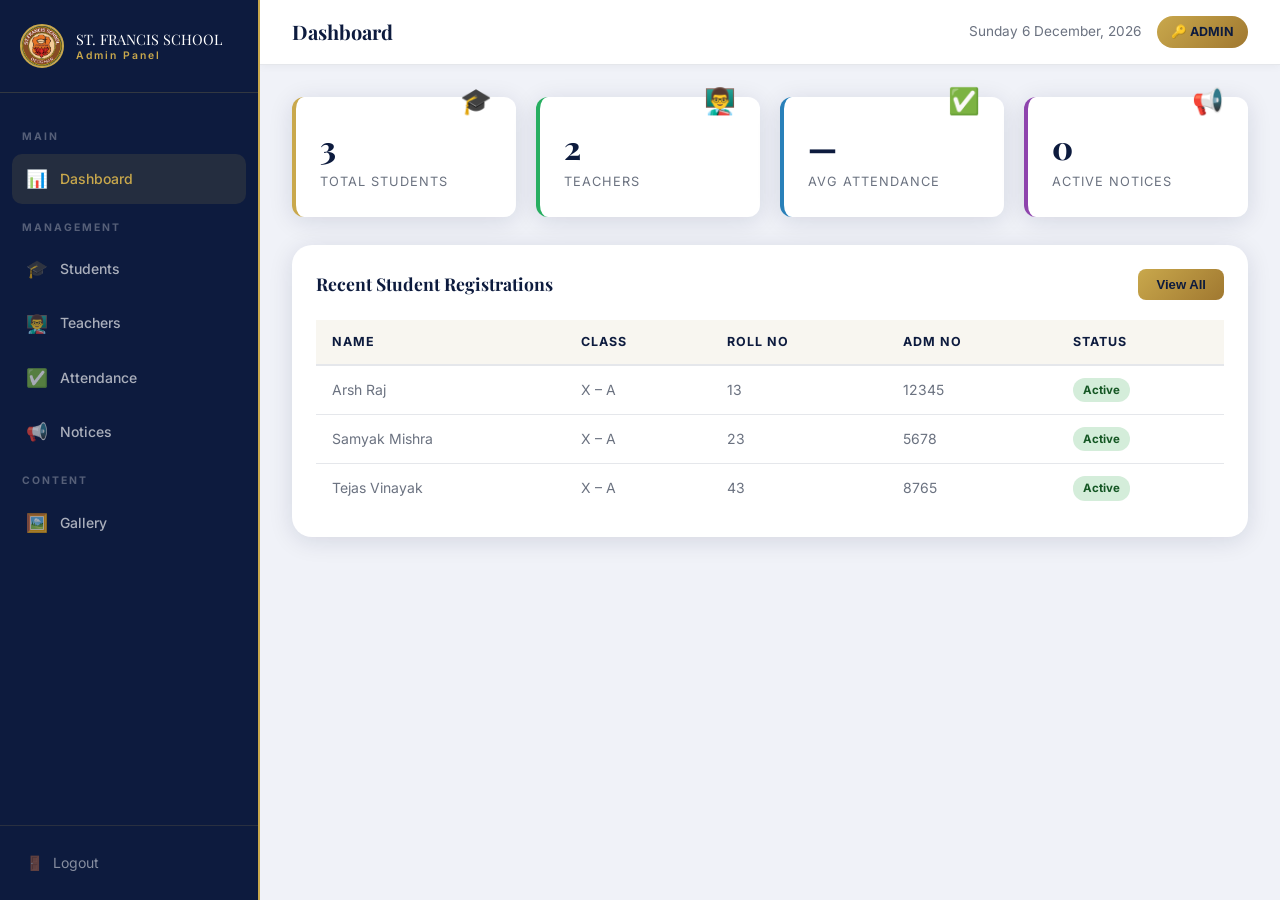
==== commit 3324a2b3: "added attendace" ====
--- a/admin.html
+++ b/admin.html
@@ -6,6 +6,7 @@
 <title>Admin Dashboard – St. Francis School</title>
 <link rel="stylesheet" href="style.css"/>
 <link rel="icon" href="PICS/LOGO.jpg" type="image/jpeg"/>
+<script src="sfs-data.js"></script>
 <style>
 body { background: #f0f2f8; }
 .dash-layout { display: flex; min-height: 100vh; padding-top: 0; }
@@ -197,10 +198,14 @@
         </div>
       </div>
       <div id="attendanceList">
-        <div class="attend-row"><div><div class="attend-name">Arsh Raj</div><div class="attend-class">Roll: 13 | Adm: 12345</div></div><div class="attend-toggle"><button class="att-btn att-present selected" onclick="markAtt(this,'P')">Present</button><button class="att-btn att-absent" onclick="markAtt(this,'A')">Absent</button></div></div>
-        <div class="attend-row"><div><div class="attend-name">Samyak Mishra</div><div class="attend-class">Roll: 23 | Adm: 5678</div></div><div class="attend-toggle"><button class="att-btn att-present selected" onclick="markAtt(this,'P')">Present</button><button class="att-btn att-absent" onclick="markAtt(this,'A')">Absent</button></div></div>
-        <div class="attend-row"><div><div class="attend-name">Tejas Vinayak</div><div class="attend-class">Roll: 43 | Adm: 8765</div></div><div class="attend-toggle"><button class="att-btn att-present selected" onclick="markAtt(this,'P')">Present</button><button class="att-btn att-absent" onclick="markAtt(this,'A')">Absent</button></div></div>
-      </div>
+        <div class="attend-row"><div><div class="attend-name">Arsh Raj</div><div class="attend-class">Roll: 13 | Adm: 12345</div></div><div class="attend-toggle"><button class="att-btn att-present selected" id="adm-arsh-P" onclick="pickAtt('arsh','P')">Present</button><button class="att-btn att-absent" id="adm-arsh-A" onclick="pickAtt('arsh','A')">Absent</button></div></div>
+        <div class="attend-row"><div><div class="attend-name">Samyak Mishra</div><div class="attend-class">Roll: 23 | Adm: 5678</div></div><div class="attend-toggle"><button class="att-btn att-present selected" id="adm-samyak-P" onclick="pickAtt('samyak','P')">Present</button><button class="att-btn att-absent" id="adm-samyak-A" onclick="pickAtt('samyak','A')">Absent</button></div></div>
+        <div class="attend-row"><div><div class="attend-name">Tejas Vinayak</div><div class="attend-class">Roll: 43 | Adm: 8765</div></div><div class="attend-toggle"><button class="att-btn att-present selected" id="adm-tejas-P" onclick="pickAtt('tejas','P')">Present</button><button class="att-btn att-absent" id="adm-tejas-A" onclick="pickAtt('tejas','A')">Absent</button></div></div>
+      </div>
+    </div>
+    <div class="card">
+      <div class="card-header"><h3>Attendance Log</h3></div>
+      <div id="attLogArea"><p style="color:var(--gray);">Load attendance section to view log.</p></div>
     </div>
   </div>
 
@@ -242,85 +247,182 @@
 <script>
 document.getElementById('dateStr').textContent = new Date().toLocaleDateString('en-IN',{weekday:'long',year:'numeric',month:'long',day:'numeric'});
 document.getElementById('attDate').valueAsDate = new Date();
-
-function getDB(k){ try{ return JSON.parse(localStorage.getItem(k))||[]; }catch(e){ return []; } }
-function setDB(k,v){ localStorage.setItem(k,JSON.stringify(v)); }
-
-// Restore persisted notices on load
-(function(){
-  const notices=getDB('sfs_notices_admin');
-  const board=document.getElementById('noticeBoard');
-  notices.forEach(n=>{
-    const div=document.createElement('div'); div.className='notice-item';
-    div.innerHTML=`<div class="notice-dot"></div><div class="notice-content"><h4>${n.title}</h4><p>${n.content}</p></div><span class="notice-date">${n.date}</span>`;
-    board.appendChild(div);
-  });
-})();
+document.getElementById('noticeDate').valueAsDate = new Date();
+
+// ── Attendance state ──
+const attSel = {arsh:'P', samyak:'P', tejas:'P'};
+function pickAtt(sid, val){
+  attSel[sid] = val;
+  ['P','A'].forEach(v=>{ const b=document.getElementById(`adm-${sid}-${v}`); if(b) b.classList.toggle('selected',v===val); });
+}
+
+async function saveAttendance(){
+  const date = document.getElementById('attDate').value;
+  if(!date){alert('Select a date.');return;}
+  await fbSet(`attendance/${date}`, {arsh:attSel.arsh, samyak:attSel.samyak, tejas:attSel.tejas, savedBy:'Admin'});
+  renderAttLog();
+  alert('✅ Attendance saved!');
+}
+
+async function renderAttLog(){
+  const area = document.getElementById('attLogArea');
+  if(!area) return;
+  const data = await fbGet('attendance') || {};
+  const entries = Object.entries(data);
+  if(!entries.length){area.innerHTML='<p style="color:var(--gray);padding:10px;">No attendance recorded yet.</p>';return;}
+  const badge = s => s==='P'?'<span class="badge badge-green">P</span>':'<span class="badge badge-red">A</span>';
+  let h='<table><tr><th>Date</th><th>Arsh</th><th>Samyak</th><th>Tejas</th><th>By</th></tr>';
+  entries.sort((a,b)=>b[0].localeCompare(a[0])).forEach(([d,v])=>{ h+=`<tr><td>${d}</td><td>${badge(v.arsh)}</td><td>${badge(v.samyak)}</td><td>${badge(v.tejas)}</td><td>${v.savedBy||''}</td></tr>`; });
+  area.innerHTML = h+'</table>';
+}
+
+// ── Students ──
+async function addStudent(){
+  const n=document.getElementById('sName').value.trim(), r=document.getElementById('sRoll').value.trim(),
+        c=document.getElementById('sClass').value, p=document.getElementById('sParent').value.trim(),
+        ph=document.getElementById('sPhone').value.trim(), dob=document.getElementById('sDob').value;
+  if(!n||!r){alert('Fill Name and Roll Number.');return;}
+  await fbPush('admin_students', {name:n,roll:r,cls:c,parent:p,phone:ph,dob,addedOn:new Date().toLocaleDateString('en-IN')});
+  ['sName','sRoll','sParent','sPhone','sDob'].forEach(id=>document.getElementById(id).value='');
+  renderStudents();
+  alert('✅ Student added!');
+}
+
+async function renderStudents(){
+  const tb = document.getElementById('studentTable');
+  tb.innerHTML='<tr><th>Name</th><th>Roll No</th><th>Class</th><th>Parent</th><th>Contact</th><th>Action</th></tr>';
+  // Fixed portal students
+  ['Arsh Raj|13|X – A|—|—','Samyak Mishra|23|X – A|—|—','Tejas Vinayak|43|X – A|—|—'].forEach(s=>{
+    const[nm,rl,cl,pr,ph]=s.split('|');
+    tb.innerHTML+=`<tr><td>${nm}</td><td>${rl}</td><td>${cl}</td><td>${pr}</td><td>${ph}</td><td><span class="badge badge-green">Portal Active</span></td></tr>`;
+  });
+  const data = await fbGet('admin_students') || {};
+  Object.entries(data).forEach(([key,s])=>{
+    const tr=document.createElement('tr');
+    tr.innerHTML=`<td>${s.name}</td><td>${s.roll}</td><td>${s.cls}</td><td>${s.parent||'—'}</td><td>${s.phone||'—'}</td><td><button class="btn-sm btn-red" onclick="delStudent('${key}')">Remove</button></td>`;
+    tb.appendChild(tr);
+  });
+}
+
+async function delStudent(key){ await fbDelete(`admin_students/${key}`); renderStudents(); }
+
+// ── Teachers ──
+async function addTeacher(){
+  const n=document.getElementById('tName').value.trim(), s=document.getElementById('tSubject').value.trim(),
+        q=document.getElementById('tQual').value.trim(), p=document.getElementById('tPhone').value.trim();
+  if(!n){alert('Enter teacher name.');return;}
+  await fbPush('admin_teachers', {name:n,subject:s,qual:q,phone:p,addedOn:new Date().toLocaleDateString('en-IN')});
+  ['tName','tSubject','tQual','tPhone'].forEach(id=>document.getElementById(id).value='');
+  renderTeachers();
+  alert('✅ Teacher added!');
+}
+
+async function renderTeachers(){
+  const tb = document.getElementById('teacherTable');
+  tb.innerHTML='<tr><th>Name</th><th>Subject</th><th>Qualification</th><th>Contact</th><th>Action</th></tr>';
+  // Fixed teachers
+  ['Mr. Tapan|—|—|—','Mr. Vaskar|—|—|—'].forEach(t=>{
+    const[nm,s,q,p]=t.split('|');
+    tb.innerHTML+=`<tr><td>${nm}</td><td>${s}</td><td>${q}</td><td>${p}</td><td><span class="badge badge-gold">Portal Active</span></td></tr>`;
+  });
+  const data = await fbGet('admin_teachers') || {};
+  Object.entries(data).forEach(([key,t])=>{
+    const tr=document.createElement('tr');
+    tr.innerHTML=`<td>${t.name}</td><td>${t.subject||'—'}</td><td>${t.qual||'—'}</td><td>${t.phone||'—'}</td><td><button class="btn-sm btn-red" onclick="delTeacher('${key}')">Remove</button></td>`;
+    tb.appendChild(tr);
+  });
+}
+
+async function delTeacher(key){ await fbDelete(`admin_teachers/${key}`); renderTeachers(); }
+
+// ── Notices ──
+async function postNotice(){
+  const t=document.getElementById('noticeTitle').value.trim(),
+        c=document.getElementById('noticeContent').value.trim(),
+        d=document.getElementById('noticeDate').value,
+        cat=document.getElementById('noticeCat').value;
+  if(!t||!c){alert('Fill title and content.');return;}
+  await fbPush('notices', {title:t, content:c, date:d, category:cat, postedBy:'Admin', postedAt:new Date().toLocaleDateString('en-IN')});
+  document.getElementById('noticeTitle').value=''; document.getElementById('noticeContent').value='';
+  renderNotices();
+  alert('✅ Notice posted!');
+}
+
+async function renderNotices(){
+  const board = document.getElementById('noticeBoard');
+  board.innerHTML='<div class="card-header"><h3>Posted Notices</h3></div>';
+  const data = await fbGet('notices') || {};
+  const entries = Object.entries(data);
+  if(!entries.length){board.innerHTML+='<p style="color:var(--gray);padding:10px;">No notices posted yet.</p>';return;}
+  entries.sort((a,b)=>b[0].localeCompare(a[0])).forEach(([key,n])=>{
+    board.innerHTML+=`<div class="notice-item"><div class="notice-dot"></div><div class="notice-content"><h4>${n.title} <span class="badge badge-gold">${n.category||'General'}</span></h4><p>${n.content}</p></div><div style="text-align:right;"><span class="notice-date">${n.date}</span><br><button class="btn-sm btn-red" style="margin-top:6px;font-size:0.7rem;padding:4px 10px;" onclick="delNotice('${key}')">Delete</button></div></div>`;
+  });
+}
+
+async function delNotice(key){ await fbDelete(`notices/${key}`); renderNotices(); }
+
+// ── Gallery ──
+async function handleUpload(e){
+  const files=Array.from(e.target.files);
+  for(const f of files){
+    const reader=new FileReader();
+    reader.onload = async ev=>{
+      const base64 = ev.target.result;
+      await fbPush('gallery', {img:base64, name:f.name, date:new Date().toLocaleDateString('en-IN')});
+      renderGallery();
+    };
+    reader.readAsDataURL(f);
+  }
+}
+
+async function renderGallery(){
+  const grid = document.getElementById('galleryGrid');
+  grid.innerHTML=`<div class="gallery-admin-item" onclick="document.getElementById('photoUpload').click()"><span>➕</span><p>Add Photo</p></div>`;
+  const data = await fbGet('gallery') || {};
+  Object.entries(data).forEach(([key,g])=>{
+    const div=document.createElement('div'); div.className='gallery-admin-item'; div.style.border='none'; div.style.position='relative';
+    div.innerHTML=`<img src="${g.img}" style="width:100%;height:100%;object-fit:cover;"/><button onclick="delPhoto('${key}')" style="position:absolute;top:4px;right:4px;background:#c0392b;color:#fff;border:none;border-radius:4px;padding:2px 7px;cursor:pointer;font-size:0.7rem;">✕</button>`;
+    grid.appendChild(div);
+  });
+}
+
+async function delPhoto(key){ await fbDelete(`gallery/${key}`); renderGallery(); }
+
+// ── Dashboard stats ──
+async function updateDash(){
+  const students = await fbGet('admin_students')||{};
+  const teachers = await fbGet('admin_teachers')||{};
+  const notices  = await fbGet('notices')||{};
+  const att      = await fbGet('attendance')||{};
+  const total = Object.keys(att).length;
+  let presentSum=0, count=0;
+  Object.values(att).forEach(v=>{ ['arsh','samyak','tejas'].forEach(s=>{ if(v[s]==='P') presentSum++; count++; }); });
+  const avgAtt = count>0 ? Math.round(presentSum/count*100)+'%' : '—';
+  document.querySelector('.stats-row .stat-box:nth-child(1) .sb-num').textContent = 3 + Object.keys(students).length;
+  document.querySelector('.stats-row .stat-box:nth-child(2) .sb-num').textContent = 2 + Object.keys(teachers).length;
+  document.querySelector('.stats-row .stat-box:nth-child(3) .sb-num').textContent = avgAtt;
+  document.querySelector('.stats-row .stat-box:nth-child(4) .sb-num').textContent = Object.keys(notices).length;
+}
 
 function showPage(id, el){
-  document.querySelectorAll('.page').forEach(p => p.classList.remove('active'));
-  document.querySelectorAll('.menu-item').forEach(m => m.classList.remove('active'));
+  document.querySelectorAll('.page').forEach(p=>p.classList.remove('active'));
+  document.querySelectorAll('.menu-item').forEach(m=>m.classList.remove('active'));
   document.getElementById('page-'+id).classList.add('active');
   if(el) el.classList.add('active');
-  const titles = {dashboard:'Dashboard',students:'Students Management',teachers:'Teachers Management',attendance:'Attendance',notices:'Notice Board',gallery:'Photo Gallery'};
-  document.getElementById('pageTitle').textContent = titles[id] || id;
-}
-
-function addStudent(){
-  const n=document.getElementById('sName').value, r=document.getElementById('sRoll').value, c=document.getElementById('sClass').value, p=document.getElementById('sParent').value, ph=document.getElementById('sPhone').value;
-  if(!n||!r){alert('Please fill Name and Roll Number.');return;}
-  const tr=document.createElement('tr');
-  tr.innerHTML=`<td>${n}</td><td>${r}</td><td>${c}</td><td>${p}</td><td>${ph}</td><td><button class="btn-sm btn-red" onclick="this.closest('tr').remove()">Remove</button></td>`;
-  document.getElementById('studentTable').appendChild(tr);
-  ['sName','sRoll','sParent','sPhone'].forEach(id=>document.getElementById(id).value='');
-  alert('Student added successfully!');
-}
-
-function addTeacher(){
-  const n=document.getElementById('tName').value, s=document.getElementById('tSubject').value, q=document.getElementById('tQual').value, p=document.getElementById('tPhone').value;
-  if(!n){alert('Please enter teacher name.');return;}
-  const tr=document.createElement('tr');
-  tr.innerHTML=`<td>${n}</td><td>${s}</td><td>${q}</td><td>${p}</td><td><button class="btn-sm btn-red" onclick="this.closest('tr').remove()">Remove</button></td>`;
-  document.getElementById('teacherTable').appendChild(tr);
-  ['tName','tSubject','tQual','tPhone'].forEach(id=>document.getElementById(id).value='');
-  alert('Teacher added!');
-}
-
-function markAtt(btn, type){
-  const row=btn.closest('.attend-toggle');
-  row.querySelectorAll('.att-btn').forEach(b=>b.classList.remove('selected'));
-  btn.classList.add('selected');
-}
-
-function saveAttendance(){alert('Attendance saved successfully!');}
-
-function postNotice(){
-  const t=document.getElementById('noticeTitle').value, c=document.getElementById('noticeContent').value, d=document.getElementById('noticeDate').value;
-  if(!t||!c){alert('Please fill title and content.');return;}
-  const div=document.createElement('div'); div.className='notice-item';
-  div.innerHTML=`<div class="notice-dot"></div><div class="notice-content"><h4>${t}</h4><p>${c}</p></div><span class="notice-date">${d}</span>`;
-  document.getElementById('noticeBoard').appendChild(div);
-  const notices=getDB('sfs_notices_admin');
-  notices.push({title:t,content:c,date:d});
-  setDB('sfs_notices_admin',notices);
-  document.getElementById('noticeTitle').value=''; document.getElementById('noticeContent').value='';
-  alert('Notice posted!');
-}
-
-function handleUpload(e){
-  const files=Array.from(e.target.files);
-  files.forEach(f=>{
-    const reader=new FileReader();
-    reader.onload=ev=>{
-      const div=document.createElement('div'); div.className='gallery-admin-item'; div.style.border='none';
-      div.innerHTML=`<img src="${ev.target.result}" style="width:100%;height:100%;object-fit:cover;"/>`;
-      document.getElementById('galleryGrid').appendChild(div);
-    };
-    reader.readAsDataURL(f);
-  });
-}
-
-function logout(){localStorage.removeItem('sfs_role');window.location.href='login.html';}
+  const titles={dashboard:'Dashboard',students:'Students Management',teachers:'Teachers Management',attendance:'Attendance',notices:'Notice Board',gallery:'Photo Gallery'};
+  document.getElementById('pageTitle').textContent=titles[id]||id;
+  if(id==='students') renderStudents();
+  if(id==='teachers') renderTeachers();
+  if(id==='attendance') renderAttLog();
+  if(id==='notices') renderNotices();
+  if(id==='gallery') renderGallery();
+  if(id==='dashboard') updateDash();
+}
+
+function logout(){ sessionStorage.clear(); window.location.href='login.html'; }
+
+// Init
+updateDash();
 </script>
 </body>
 </html>
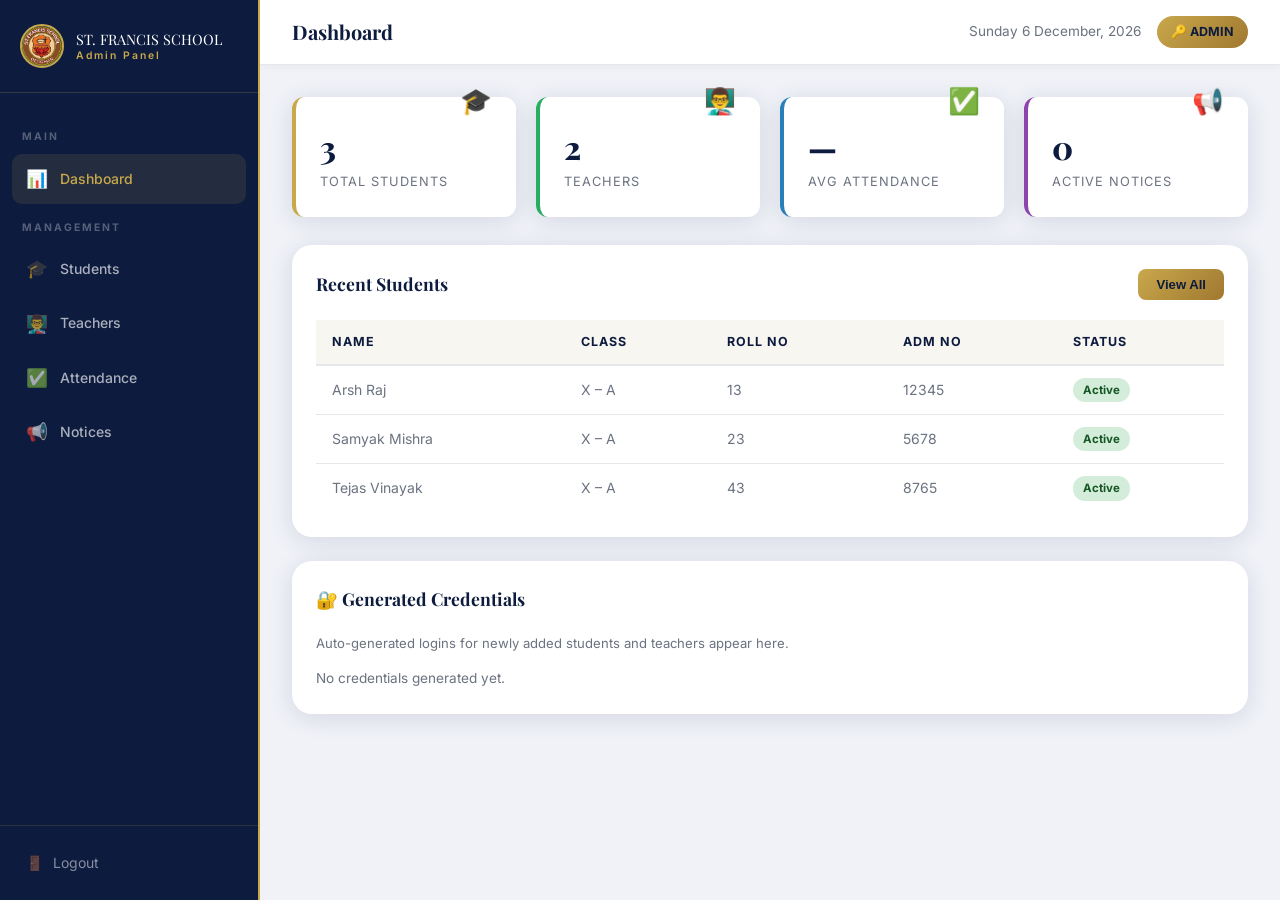
==== commit 82cbe3d0: "done!" ====
--- a/admin.html
+++ b/admin.html
@@ -1,428 +1,1119 @@
 <!DOCTYPE html>
 <html lang="en">
+
 <head>
-<meta charset="UTF-8"/>
-<meta name="viewport" content="width=device-width, initial-scale=1.0"/>
-<title>Admin Dashboard – St. Francis School</title>
-<link rel="stylesheet" href="style.css"/>
-<link rel="icon" href="PICS/LOGO.jpg" type="image/jpeg"/>
-<script src="sfs-data.js"></script>
-<style>
-body { background: #f0f2f8; }
-.dash-layout { display: flex; min-height: 100vh; padding-top: 0; }
-/* SIDEBAR */
-.sidebar { width: 260px; background: var(--navy); min-height: 100vh; position: fixed; top: 0; left: 0; z-index: 100; display: flex; flex-direction: column; border-right: 2px solid var(--gold); }
-.sidebar-brand { padding: 24px 20px; border-bottom: 1px solid rgba(201,168,76,0.2); display: flex; align-items: center; gap: 12px; }
-.sidebar-brand img { width: 44px; height: 44px; border-radius: 50%; border: 2px solid var(--gold); }
-.sidebar-brand .t { font-family: 'Playfair Display',serif; font-size: 0.9rem; color: var(--white); line-height: 1.3; }
-.sidebar-brand .t span { display: block; color: var(--gold); font-size: 0.65rem; letter-spacing: 2px; font-family: 'Inter',sans-serif; font-weight: 600; }
-.sidebar-menu { flex: 1; padding: 20px 12px; overflow-y: auto; }
-.menu-label { color: rgba(255,255,255,0.3); font-size: 0.65rem; letter-spacing: 2px; text-transform: uppercase; font-weight: 700; padding: 0 10px; margin: 16px 0 8px; }
-.menu-item { display: flex; align-items: center; gap: 12px; padding: 11px 14px; border-radius: 10px; color: rgba(255,255,255,0.65); font-size: 0.875rem; font-weight: 500; cursor: pointer; transition: var(--transition); margin-bottom: 4px; }
-.menu-item:hover, .menu-item.active { background: rgba(201,168,76,0.12); color: var(--gold); }
-.menu-item .icon { font-size: 1.1rem; width: 22px; text-align: center; }
-.sidebar-footer { padding: 16px 12px; border-top: 1px solid rgba(201,168,76,0.15); }
-.logout-btn { display: flex; align-items: center; gap: 10px; padding: 10px 14px; border-radius: 10px; color: rgba(255,255,255,0.5); font-size: 0.875rem; cursor: pointer; transition: var(--transition); }
-.logout-btn:hover { color: #ff6b6b; background: rgba(192,57,43,0.1); }
-/* MAIN */
-.main-content { margin-left: 260px; flex: 1; }
-.topbar { background: var(--white); border-bottom: 1px solid var(--light-gray); padding: 16px 32px; display: flex; align-items: center; justify-content: space-between; box-shadow: 0 2px 8px rgba(0,0,0,0.04); }
-.topbar h2 { font-size: 1.25rem; color: var(--navy); }
-.topbar-right { display: flex; align-items: center; gap: 16px; }
-.admin-badge { background: linear-gradient(135deg, var(--gold), var(--gold-dark)); color: var(--navy); font-size: 0.78rem; font-weight: 700; padding: 6px 14px; border-radius: 20px; }
-.page { padding: 32px; display: none; }
-.page.active { display: block; }
-/* STATS */
-.stats-row { display: grid; grid-template-columns: repeat(4,1fr); gap: 20px; margin-bottom: 28px; }
-.stat-box { background: var(--white); border-radius: var(--radius); padding: 24px; border-left: 4px solid var(--gold); box-shadow: var(--shadow); }
-.stat-box .sb-num { font-family:'Playfair Display',serif; font-size: 2rem; font-weight: 800; color: var(--navy); }
-.stat-box .sb-label { color: var(--gray); font-size: 0.8rem; text-transform: uppercase; letter-spacing: 1px; }
-.stat-box .sb-icon { font-size: 1.6rem; float: right; margin-top: -40px; }
-/* TABLE */
-.card { background: var(--white); border-radius: var(--radius-lg); padding: 24px; box-shadow: var(--shadow); margin-bottom: 24px; }
-.card-header { display: flex; align-items: center; justify-content: space-between; margin-bottom: 20px; }
-.card-header h3 { font-size: 1.1rem; color: var(--navy); }
-table { width: 100%; border-collapse: collapse; }
-th { background: var(--off-white); color: var(--navy); font-size: 0.78rem; font-weight: 700; text-transform: uppercase; letter-spacing: 1px; padding: 12px 16px; text-align: left; border-bottom: 2px solid var(--light-gray); }
-td { padding: 12px 16px; font-size: 0.875rem; color: var(--gray); border-bottom: 1px solid var(--light-gray); }
-tr:last-child td { border-bottom: none; }
-tr:hover td { background: #fafbff; color: var(--navy); }
-.badge { display: inline-block; padding: 3px 10px; border-radius: 12px; font-size: 0.72rem; font-weight: 700; }
-.badge-green { background: #d4edda; color: #155724; }
-.badge-red { background: #f8d7da; color: #721c24; }
-.badge-blue { background: #d1ecf1; color: #0c5460; }
-.badge-gold { background: rgba(201,168,76,0.15); color: var(--gold-dark); }
-/* FORM INLINE */
-.form-row { display: grid; grid-template-columns: 1fr 1fr; gap: 16px; }
-.form-group { margin-bottom: 16px; }
-.form-group label { display: block; font-size: 0.82rem; font-weight: 600; color: var(--navy); margin-bottom: 6px; }
-.form-group input, .form-group select, .form-group textarea { width: 100%; border: 1px solid var(--light-gray); border-radius: 8px; padding: 10px 14px; font-size: 0.875rem; font-family: 'Inter',sans-serif; color: var(--navy); transition: var(--transition); }
-.form-group input:focus, .form-group select:focus, .form-group textarea:focus { outline: none; border-color: var(--gold); box-shadow: 0 0 0 3px rgba(201,168,76,0.12); }
-.btn-sm { padding: 8px 18px; border: none; border-radius: 8px; font-size: 0.82rem; font-weight: 600; cursor: pointer; transition: var(--transition); }
-.btn-gold { background: linear-gradient(135deg,var(--gold),var(--gold-dark)); color: var(--navy); }
-.btn-navy { background: var(--navy); color: var(--white); }
-.btn-red { background: #c0392b; color: var(--white); }
-.btn-sm:hover { transform: translateY(-2px); box-shadow: 0 4px 12px rgba(0,0,0,0.15); }
-/* GALLERY UPLOAD */
-.gallery-admin { display: grid; grid-template-columns: repeat(4,1fr); gap: 16px; }
-.gallery-admin-item { aspect-ratio: 1; border-radius: var(--radius); overflow: hidden; background: var(--off-white); border: 2px dashed var(--light-gray); display: flex; align-items: center; justify-content: center; flex-direction: column; gap: 8px; cursor: pointer; transition: var(--transition); }
-.gallery-admin-item:hover { border-color: var(--gold); background: rgba(201,168,76,0.05); }
-.gallery-admin-item span { font-size: 1.8rem; }
-.gallery-admin-item p { font-size: 0.75rem; color: var(--gray); }
-/* ATTENDANCE */
-.attend-row { display: flex; align-items: center; justify-content: space-between; padding: 12px 0; border-bottom: 1px solid var(--light-gray); }
-.attend-row:last-child { border: none; }
-.attend-name { font-weight: 600; color: var(--navy); font-size: 0.9rem; }
-.attend-class { font-size: 0.8rem; color: var(--gray); }
-.attend-toggle { display: flex; gap: 8px; }
-.att-btn { padding: 5px 14px; border: none; border-radius: 6px; font-size: 0.78rem; font-weight: 600; cursor: pointer; transition: var(--transition); }
-.att-present { background: #d4edda; color: #155724; }
-.att-absent { background: #f8d7da; color: #721c24; }
-.att-btn.selected { transform: scale(1.05); box-shadow: 0 2px 8px rgba(0,0,0,0.15); }
-</style>
+  <meta charset="UTF-8" />
+  <meta name="viewport" content="width=device-width, initial-scale=1.0" />
+  <title>Admin Dashboard – St. Francis School</title>
+  <link rel="stylesheet" href="style.css" />
+  <link rel="icon" href="PICS/LOGO.jpg" type="image/jpeg" />
+  <script src="sfs-data.js"></script>
+  <style>
+    body {
+      background: #f0f2f8;
+    }
+
+    .dash-layout {
+      display: flex;
+      min-height: 100vh;
+      padding-top: 0;
+    }
+
+    /* SIDEBAR */
+    .sidebar {
+      width: 260px;
+      background: var(--navy);
+      min-height: 100vh;
+      position: fixed;
+      top: 0;
+      left: 0;
+      z-index: 100;
+      display: flex;
+      flex-direction: column;
+      border-right: 2px solid var(--gold);
+    }
+
+    .sidebar-brand {
+      padding: 24px 20px;
+      border-bottom: 1px solid rgba(201, 168, 76, 0.2);
+      display: flex;
+      align-items: center;
+      gap: 12px;
+    }
+
+    .sidebar-brand img {
+      width: 44px;
+      height: 44px;
+      border-radius: 50%;
+      border: 2px solid var(--gold);
+    }
+
+    .sidebar-brand .t {
+      font-family: 'Playfair Display', serif;
+      font-size: 0.9rem;
+      color: var(--white);
+      line-height: 1.3;
+    }
+
+    .sidebar-brand .t span {
+      display: block;
+      color: var(--gold);
+      font-size: 0.65rem;
+      letter-spacing: 2px;
+      font-family: 'Inter', sans-serif;
+      font-weight: 600;
+    }
+
+    .sidebar-menu {
+      flex: 1;
+      padding: 20px 12px;
+      overflow-y: auto;
+    }
+
+    .menu-label {
+      color: rgba(255, 255, 255, 0.3);
+      font-size: 0.65rem;
+      letter-spacing: 2px;
+      text-transform: uppercase;
+      font-weight: 700;
+      padding: 0 10px;
+      margin: 16px 0 8px;
+    }
+
+    .menu-item {
+      display: flex;
+      align-items: center;
+      gap: 12px;
+      padding: 11px 14px;
+      border-radius: 10px;
+      color: rgba(255, 255, 255, 0.65);
+      font-size: 0.875rem;
+      font-weight: 500;
+      cursor: pointer;
+      transition: var(--transition);
+      margin-bottom: 4px;
+    }
+
+    .menu-item:hover,
+    .menu-item.active {
+      background: rgba(201, 168, 76, 0.12);
+      color: var(--gold);
+    }
+
+    .menu-item .icon {
+      font-size: 1.1rem;
+      width: 22px;
+      text-align: center;
+    }
+
+    .sidebar-footer {
+      padding: 16px 12px;
+      border-top: 1px solid rgba(201, 168, 76, 0.15);
+    }
+
+    .logout-btn {
+      display: flex;
+      align-items: center;
+      gap: 10px;
+      padding: 10px 14px;
+      border-radius: 10px;
+      color: rgba(255, 255, 255, 0.5);
+      font-size: 0.875rem;
+      cursor: pointer;
+      transition: var(--transition);
+    }
+
+    .logout-btn:hover {
+      color: #ff6b6b;
+      background: rgba(192, 57, 43, 0.1);
+    }
+
+    /* MAIN */
+    .main-content {
+      margin-left: 260px;
+      flex: 1;
+    }
+
+    .topbar {
+      background: var(--white);
+      border-bottom: 1px solid var(--light-gray);
+      padding: 16px 32px;
+      display: flex;
+      align-items: center;
+      justify-content: space-between;
+      box-shadow: 0 2px 8px rgba(0, 0, 0, 0.04);
+    }
+
+    .topbar h2 {
+      font-size: 1.25rem;
+      color: var(--navy);
+    }
+
+    .topbar-right {
+      display: flex;
+      align-items: center;
+      gap: 16px;
+    }
+
+    .admin-badge {
+      background: linear-gradient(135deg, var(--gold), var(--gold-dark));
+      color: var(--navy);
+      font-size: 0.78rem;
+      font-weight: 700;
+      padding: 6px 14px;
+      border-radius: 20px;
+    }
+
+    .page {
+      padding: 32px;
+      display: none;
+    }
+
+    .page.active {
+      display: block;
+    }
+
+    /* STATS */
+    .stats-row {
+      display: grid;
+      grid-template-columns: repeat(4, 1fr);
+      gap: 20px;
+      margin-bottom: 28px;
+    }
+
+    .stat-box {
+      background: var(--white);
+      border-radius: var(--radius);
+      padding: 24px;
+      border-left: 4px solid var(--gold);
+      box-shadow: var(--shadow);
+    }
+
+    .stat-box .sb-num {
+      font-family: 'Playfair Display', serif;
+      font-size: 2rem;
+      font-weight: 800;
+      color: var(--navy);
+    }
+
+    .stat-box .sb-label {
+      color: var(--gray);
+      font-size: 0.8rem;
+      text-transform: uppercase;
+      letter-spacing: 1px;
+    }
+
+    .stat-box .sb-icon {
+      font-size: 1.6rem;
+      float: right;
+      margin-top: -40px;
+    }
+
+    /* TABLE */
+    .card {
+      background: var(--white);
+      border-radius: var(--radius-lg);
+      padding: 24px;
+      box-shadow: var(--shadow);
+      margin-bottom: 24px;
+    }
+
+    .card-header {
+      display: flex;
+      align-items: center;
+      justify-content: space-between;
+      margin-bottom: 20px;
+    }
+
+    .card-header h3 {
+      font-size: 1.1rem;
+      color: var(--navy);
+    }
+
+    table {
+      width: 100%;
+      border-collapse: collapse;
+    }
+
+    th {
+      background: var(--off-white);
+      color: var(--navy);
+      font-size: 0.78rem;
+      font-weight: 700;
+      text-transform: uppercase;
+      letter-spacing: 1px;
+      padding: 12px 16px;
+      text-align: left;
+      border-bottom: 2px solid var(--light-gray);
+    }
+
+    td {
+      padding: 12px 16px;
+      font-size: 0.875rem;
+      color: var(--gray);
+      border-bottom: 1px solid var(--light-gray);
+    }
+
+    tr:last-child td {
+      border-bottom: none;
+    }
+
+    tr:hover td {
+      background: #fafbff;
+      color: var(--navy);
+    }
+
+    .badge {
+      display: inline-block;
+      padding: 3px 10px;
+      border-radius: 12px;
+      font-size: 0.72rem;
+      font-weight: 700;
+    }
+
+    .badge-green {
+      background: #d4edda;
+      color: #155724;
+    }
+
+    .badge-red {
+      background: #f8d7da;
+      color: #721c24;
+    }
+
+    .badge-blue {
+      background: #d1ecf1;
+      color: #0c5460;
+    }
+
+    .badge-gold {
+      background: rgba(201, 168, 76, 0.15);
+      color: var(--gold-dark);
+    }
+
+    /* FORM INLINE */
+    .form-row {
+      display: grid;
+      grid-template-columns: 1fr 1fr;
+      gap: 16px;
+    }
+
+    .form-group {
+      margin-bottom: 16px;
+    }
+
+    .form-group label {
+      display: block;
+      font-size: 0.82rem;
+      font-weight: 600;
+      color: var(--navy);
+      margin-bottom: 6px;
+    }
+
+    .form-group input,
+    .form-group select,
+    .form-group textarea {
+      width: 100%;
+      border: 1px solid var(--light-gray);
+      border-radius: 8px;
+      padding: 10px 14px;
+      font-size: 0.875rem;
+      font-family: 'Inter', sans-serif;
+      color: var(--navy);
+      transition: var(--transition);
+    }
+
+    .form-group input:focus,
+    .form-group select:focus,
+    .form-group textarea:focus {
+      outline: none;
+      border-color: var(--gold);
+      box-shadow: 0 0 0 3px rgba(201, 168, 76, 0.12);
+    }
+
+    .btn-sm {
+      padding: 8px 18px;
+      border: none;
+      border-radius: 8px;
+      font-size: 0.82rem;
+      font-weight: 600;
+      cursor: pointer;
+      transition: var(--transition);
+    }
+
+    .btn-gold {
+      background: linear-gradient(135deg, var(--gold), var(--gold-dark));
+      color: var(--navy);
+    }
+
+    .btn-navy {
+      background: var(--navy);
+      color: var(--white);
+    }
+
+    .btn-red {
+      background: #c0392b;
+      color: var(--white);
+    }
+
+    .btn-sm:hover {
+      transform: translateY(-2px);
+      box-shadow: 0 4px 12px rgba(0, 0, 0, 0.15);
+    }
+
+    /* GALLERY UPLOAD */
+    .gallery-admin {
+      display: grid;
+      grid-template-columns: repeat(4, 1fr);
+      gap: 16px;
+    }
+
+    .gallery-admin-item {
+      aspect-ratio: 1;
+      border-radius: var(--radius);
+      overflow: hidden;
+      background: var(--off-white);
+      border: 2px dashed var(--light-gray);
+      display: flex;
+      align-items: center;
+      justify-content: center;
+      flex-direction: column;
+      gap: 8px;
+      cursor: pointer;
+      transition: var(--transition);
+    }
+
+    .gallery-admin-item:hover {
+      border-color: var(--gold);
+      background: rgba(201, 168, 76, 0.05);
+    }
+
+    .gallery-admin-item span {
+      font-size: 1.8rem;
+    }
+
+    .gallery-admin-item p {
+      font-size: 0.75rem;
+      color: var(--gray);
+    }
+
+    /* ATTENDANCE */
+    .attend-row {
+      display: flex;
+      align-items: center;
+      justify-content: space-between;
+      padding: 12px 0;
+      border-bottom: 1px solid var(--light-gray);
+    }
+
+    .attend-row:last-child {
+      border: none;
+    }
+
+    .attend-name {
+      font-weight: 600;
+      color: var(--navy);
+      font-size: 0.9rem;
+    }
+
+    .attend-class {
+      font-size: 0.8rem;
+      color: var(--gray);
+    }
+
+    .attend-toggle {
+      display: flex;
+      gap: 8px;
+    }
+
+    .att-btn {
+      padding: 5px 14px;
+      border: none;
+      border-radius: 6px;
+      font-size: 0.78rem;
+      font-weight: 600;
+      cursor: pointer;
+      transition: var(--transition);
+    }
+
+    .att-present {
+      background: #d4edda;
+      color: #155724;
+    }
+
+    .att-absent {
+      background: #f8d7da;
+      color: #721c24;
+    }
+
+    .att-btn.selected {
+      transform: scale(1.05);
+      box-shadow: 0 2px 8px rgba(0, 0, 0, 0.15);
+    }
+  </style>
 </head>
+
 <body>
-<div class="dash-layout">
-<!-- SIDEBAR -->
-<div class="sidebar">
-  <div class="sidebar-brand">
-    <img src="PICS/LOGO.jpg" alt="Logo"/>
-    <div class="t">ST. FRANCIS SCHOOL<span>Admin Panel</span></div>
-  </div>
-  <div class="sidebar-menu">
-    <div class="menu-label">Main</div>
-    <div class="menu-item active" onclick="showPage('dashboard',this)"><span class="icon">📊</span> Dashboard</div>
-    <div class="menu-label">Management</div>
-    <div class="menu-item" onclick="showPage('students',this)"><span class="icon">🎓</span> Students</div>
-    <div class="menu-item" onclick="showPage('teachers',this)"><span class="icon">👨‍🏫</span> Teachers</div>
-    <div class="menu-item" onclick="showPage('attendance',this)"><span class="icon">✅</span> Attendance</div>
-    <div class="menu-item" onclick="showPage('notices',this)"><span class="icon">📢</span> Notices</div>
-    <div class="menu-label">Content</div>
-    <div class="menu-item" onclick="showPage('gallery',this)"><span class="icon">🖼️</span> Gallery</div>
-  </div>
-  <div class="sidebar-footer">
-    <div class="logout-btn" onclick="logout()"><span>🚪</span> Logout</div>
-  </div>
-</div>
-
-<!-- MAIN -->
-<div class="main-content">
-  <div class="topbar">
-    <h2 id="pageTitle">Dashboard</h2>
-    <div class="topbar-right">
-      <span style="color:var(--gray);font-size:0.85rem;" id="dateStr"></span>
-      <div class="admin-badge">🔑 ADMIN</div>
+  <div class="dash-layout">
+    <!-- SIDEBAR -->
+    <div class="sidebar">
+      <div class="sidebar-brand">
+        <img src="PICS/LOGO.jpg" alt="Logo" />
+        <div class="t">ST. FRANCIS SCHOOL<span>Admin Panel</span></div>
+      </div>
+      <div class="sidebar-menu">
+        <div class="menu-label">Main</div>
+        <div class="menu-item active" onclick="showPage('dashboard',this)"><span class="icon">📊</span> Dashboard</div>
+        <div class="menu-label">Management</div>
+        <div class="menu-item" onclick="showPage('students',this)"><span class="icon">🎓</span> Students</div>
+        <div class="menu-item" onclick="showPage('teachers',this)"><span class="icon">👨‍🏫</span> Teachers</div>
+        <div class="menu-item" onclick="showPage('attendance',this)"><span class="icon">✅</span> Attendance</div>
+        <div class="menu-item" onclick="showPage('notices',this)"><span class="icon">📢</span> Notices</div>
+
+      </div>
+      <div class="sidebar-footer">
+        <div class="logout-btn" onclick="logout()"><span>🚪</span> Logout</div>
+      </div>
+    </div>
+
+    <!-- MAIN -->
+    <div class="main-content">
+      <div class="topbar">
+        <h2 id="pageTitle">Dashboard</h2>
+        <div class="topbar-right">
+          <span style="color:var(--gray);font-size:0.85rem;" id="dateStr"></span>
+          <div class="admin-badge">🔑 ADMIN</div>
+        </div>
+      </div>
+
+      <!-- DASHBOARD -->
+      <div class="page active" id="page-dashboard">
+        <div class="stats-row">
+          <div class="stat-box">
+            <div class="sb-icon">🎓</div>
+            <div class="sb-num">3,524</div>
+            <div class="sb-label">Total Students</div>
+          </div>
+          <div class="stat-box" style="border-color:#27ae60">
+            <div class="sb-icon">👨‍🏫</div>
+            <div class="sb-num">148</div>
+            <div class="sb-label">Teachers</div>
+          </div>
+          <div class="stat-box" style="border-color:#2980b9">
+            <div class="sb-icon">✅</div>
+            <div class="sb-num">94.2%</div>
+            <div class="sb-label">Avg Attendance</div>
+          </div>
+          <div class="stat-box" style="border-color:#8e44ad">
+            <div class="sb-icon">📢</div>
+            <div class="sb-num">12</div>
+            <div class="sb-label">Active Notices</div>
+          </div>
+        </div>
+        <div class="card">
+          <div class="card-header">
+            <h3>Recent Students</h3><button class="btn-sm btn-gold" onclick="showPage('students',null)">View
+              All</button>
+          </div>
+          <table>
+            <tr>
+              <th>Name</th>
+              <th>Class</th>
+              <th>Roll No</th>
+              <th>Adm No</th>
+              <th>Status</th>
+            </tr>
+            <tr>
+              <td>Arsh Raj</td>
+              <td>X – A</td>
+              <td>13</td>
+              <td>12345</td>
+              <td><span class="badge badge-green">Active</span></td>
+            </tr>
+            <tr>
+              <td>Samyak Mishra</td>
+              <td>X – A</td>
+              <td>23</td>
+              <td>5678</td>
+              <td><span class="badge badge-green">Active</span></td>
+            </tr>
+            <tr>
+              <td>Tejas Vinayak</td>
+              <td>X – A</td>
+              <td>43</td>
+              <td>8765</td>
+              <td><span class="badge badge-green">Active</span></td>
+            </tr>
+          </table>
+        </div>
+        <div class="card">
+          <div class="card-header">
+            <h3>🔐 Generated Credentials</h3>
+          </div>
+          <p style="color:var(--gray);font-size:0.82rem;margin-bottom:14px;">Auto-generated logins for newly added
+            students and teachers appear here.</p>
+          <div id="credsList">
+            <p style="color:var(--gray);font-size:0.85rem;">Loading…</p>
+          </div>
+        </div>
+      </div>
+
+      <!-- STUDENTS -->
+      <div class="page" id="page-students">
+        <div class="card">
+          <div class="card-header">
+            <h3>Add New Student</h3>
+          </div>
+          <div class="form-row">
+            <div class="form-group"><label>Student Name</label><input type="text" id="sName" placeholder="Full name" />
+            </div>
+            <div class="form-group"><label>Roll Number</label><input type="text" id="sRoll" placeholder="e.g. SA005" />
+            </div>
+            <div class="form-group"><label>Class</label>
+              <select id="sClass">
+                <optgroup label="Nursery">
+                  <option>Nursery – A</option><option>Nursery – B</option><option>Nursery – C</option><option>Nursery – D</option><option>Nursery – E</option>
+                </optgroup>
+                <optgroup label="KG">
+                  <option>KG – A</option><option>KG – B</option><option>KG – C</option><option>KG – D</option><option>KG – E</option>
+                </optgroup>
+                <optgroup label="Class I – V">
+                  <option>Class I – A</option><option>Class I – B</option><option>Class I – C</option><option>Class I – D</option><option>Class I – E</option>
+                  <option>Class II – A</option><option>Class II – B</option><option>Class II – C</option><option>Class II – D</option><option>Class II – E</option>
+                  <option>Class III – A</option><option>Class III – B</option><option>Class III – C</option><option>Class III – D</option><option>Class III – E</option>
+                  <option>Class IV – A</option><option>Class IV – B</option><option>Class IV – C</option><option>Class IV – D</option><option>Class IV – E</option>
+                  <option>Class V – A</option><option>Class V – B</option><option>Class V – C</option><option>Class V – D</option><option>Class V – E</option>
+                </optgroup>
+                <optgroup label="Class VI – X">
+                  <option>Class VI – A</option><option>Class VI – B</option><option>Class VI – C</option><option>Class VI – D</option><option>Class VI – E</option>
+                  <option>Class VII – A</option><option>Class VII – B</option><option>Class VII – C</option><option>Class VII – D</option><option>Class VII – E</option>
+                  <option>Class VIII – A</option><option>Class VIII – B</option><option>Class VIII – C</option><option>Class VIII – D</option><option>Class VIII – E</option>
+                  <option>Class IX – A</option><option>Class IX – B</option><option>Class IX – C</option><option>Class IX – D</option><option>Class IX – E</option>
+                  <option>Class X – A</option><option>Class X – B</option><option>Class X – C</option><option>Class X – D</option><option>Class X – E</option>
+                </optgroup>
+                <optgroup label="Class XI">
+                  <option>Class XI – Science</option><option>Class XI – Humanities</option><option>Class XI – Arts</option><option>Class XI – Commerce</option>
+                </optgroup>
+                <optgroup label="Class XII">
+                  <option>Class XII – Science</option><option>Class XII – Humanities</option><option>Class XII – Arts</option><option>Class XII – Commerce</option>
+                </optgroup>
+              </select>
+            </div>
+            <div class="form-group"><label>Parent Name</label><input type="text" id="sParent"
+                placeholder="Father/Mother name" /></div>
+            <div class="form-group"><label>Contact Number</label><input type="text" id="sPhone"
+                placeholder="+91 XXXXXXXXXX" /></div>
+            <div class="form-group"><label>Date of Birth</label><input type="date" id="sDob" /></div>
+          </div>
+          <button class="btn-sm btn-gold" onclick="addStudent()">Add Student</button>
+        </div>
+        <div class="card">
+          <div class="card-header">
+            <h3>Student Records</h3>
+          </div>
+          <table id="studentTable">
+            <tr>
+              <th>Name</th>
+              <th>Roll No</th>
+              <th>Class</th>
+              <th>Parent</th>
+              <th>Contact</th>
+              <th>Action</th>
+            </tr>
+            <tr>
+              <td>Arsh Raj</td>
+              <td>13</td>
+              <td>X – A</td>
+              <td>—</td>
+              <td>—</td>
+              <td><span class="badge badge-green">Portal Active</span></td>
+            </tr>
+            <tr>
+              <td>Samyak Mishra</td>
+              <td>23</td>
+              <td>X – A</td>
+              <td>—</td>
+              <td>—</td>
+              <td><span class="badge badge-green">Portal Active</span></td>
+            </tr>
+            <tr>
+              <td>Tejas Vinayak</td>
+              <td>43</td>
+              <td>X – A</td>
+              <td>—</td>
+              <td>—</td>
+              <td><span class="badge badge-green">Portal Active</span></td>
+            </tr>
+          </table>
+        </div>
+      </div>
+
+      <!-- TEACHERS -->
+      <div class="page" id="page-teachers">
+        <div class="card">
+          <div class="card-header">
+            <h3>Add New Teacher</h3>
+          </div>
+          <div class="form-row">
+            <div class="form-group"><label>Teacher Name</label><input type="text" id="tName" placeholder="Full name" />
+            </div>
+            <div class="form-group"><label>Subject</label><input type="text" id="tSubject"
+                placeholder="e.g. Mathematics" /></div>
+            <div class="form-group"><label>Qualification</label><input type="text" id="tQual"
+                placeholder="e.g. M.Sc, B.Ed" /></div>
+            <div class="form-group"><label>Contact</label><input type="text" id="tPhone" placeholder="+91 XXXXXXXXXX" />
+            </div>
+          </div>
+          <button class="btn-sm btn-gold" onclick="addTeacher()">Add Teacher</button>
+        </div>
+        <div class="card">
+          <div class="card-header">
+            <h3>Teacher Records</h3>
+          </div>
+          <table id="teacherTable">
+            <tr>
+              <th>Name</th>
+              <th>Subject</th>
+              <th>Qualification</th>
+              <th>Contact</th>
+              <th>Action</th>
+            </tr>
+            <tr>
+              <td>Mr. Rajesh Kumar</td>
+              <td>Physics</td>
+              <td>M.Sc, B.Ed</td>
+              <td>9876540001</td>
+              <td><button class="btn-sm btn-red" onclick="this.closest('tr').remove()">Remove</button></td>
+            </tr>
+            <tr>
+              <td>Ms. Preethi Nair</td>
+              <td>English</td>
+              <td>M.A, B.Ed</td>
+              <td>9876540002</td>
+              <td><button class="btn-sm btn-red" onclick="this.closest('tr').remove()">Remove</button></td>
+            </tr>
+            <tr>
+              <td>Mr. Anil Mishra</td>
+              <td>Mathematics</td>
+              <td>M.Sc, B.Ed</td>
+              <td>9876540003</td>
+              <td><button class="btn-sm btn-red" onclick="this.closest('tr').remove()">Remove</button></td>
+            </tr>
+          </table>
+        </div>
+      </div>
+
+      <!-- ATTENDANCE -->
+      <div class="page" id="page-attendance">
+        <div class="card">
+          <div class="card-header">
+            <h3>Mark Attendance</h3>
+            <div style="display:flex;gap:10px;align-items:center;flex-wrap:wrap;">
+              <select id="attClass" onchange="filterAttendanceByClass()"
+                style="border:1px solid var(--light-gray);border-radius:8px;padding:7px 12px;font-size:0.83rem;min-width:160px;">
+                <option value="">-- Select Class --</option>
+                <optgroup label="Nursery">
+                  <option>Nursery – A</option>
+                  <option>Nursery – B</option>
+                  <option>Nursery – C</option>
+                  <option>Nursery – D</option>
+                  <option>Nursery – E</option>
+                </optgroup>
+                <optgroup label="KG">
+                  <option>KG – A</option>
+                  <option>KG – B</option>
+                  <option>KG – C</option>
+                  <option>KG – D</option>
+                  <option>KG – E</option>
+                </optgroup>
+                <optgroup label="Class I – V">
+                  <option>Class I – A</option>
+                  <option>Class I – B</option>
+                  <option>Class I – C</option>
+                  <option>Class I – D</option>
+                  <option>Class I – E</option>
+                  <option>Class II – A</option>
+                  <option>Class II – B</option>
+                  <option>Class II – C</option>
+                  <option>Class II – D</option>
+                  <option>Class II – E</option>
+                  <option>Class III – A</option>
+                  <option>Class III – B</option>
+                  <option>Class III – C</option>
+                  <option>Class III – D</option>
+                  <option>Class III – E</option>
+                  <option>Class IV – A</option>
+                  <option>Class IV – B</option>
+                  <option>Class IV – C</option>
+                  <option>Class IV – D</option>
+                  <option>Class IV – E</option>
+                  <option>Class V – A</option>
+                  <option>Class V – B</option>
+                  <option>Class V – C</option>
+                  <option>Class V – D</option>
+                  <option>Class V – E</option>
+                </optgroup>
+                <optgroup label="Class VI – X">
+                  <option>Class VI – A</option>
+                  <option>Class VI – B</option>
+                  <option>Class VI – C</option>
+                  <option>Class VI – D</option>
+                  <option>Class VI – E</option>
+                  <option>Class VII – A</option>
+                  <option>Class VII – B</option>
+                  <option>Class VII – C</option>
+                  <option>Class VII – D</option>
+                  <option>Class VII – E</option>
+                  <option>Class VIII – A</option>
+                  <option>Class VIII – B</option>
+                  <option>Class VIII – C</option>
+                  <option>Class VIII – D</option>
+                  <option>Class VIII – E</option>
+                  <option>Class IX – A</option>
+                  <option>Class IX – B</option>
+                  <option>Class IX – C</option>
+                  <option>Class IX – D</option>
+                  <option>Class IX – E</option>
+                  <option>Class X – A</option>
+                  <option>Class X – B</option>
+                  <option>Class X – C</option>
+                  <option>Class X – D</option>
+                  <option>Class X – E</option>
+                </optgroup>
+                <optgroup label="Class XI">
+                  <option>Class XI – Science</option>
+                  <option>Class XI – Humanities</option>
+                  <option>Class XI – Arts</option>
+                  <option>Class XI – Commerce</option>
+                </optgroup>
+                <optgroup label="Class XII">
+                  <option>Class XII – Science</option>
+                  <option>Class XII – Humanities</option>
+                  <option>Class XII – Arts</option>
+                  <option>Class XII – Commerce</option>
+                </optgroup>
+              </select>
+              <input type="date" id="attDate"
+                style="border:1px solid var(--light-gray);border-radius:8px;padding:7px 12px;font-size:0.85rem;" />
+              <button class="btn-sm btn-gold" onclick="saveAttendance()">Save</button>
+            </div>
+          </div>
+          <div id="attendanceList">
+            <p style="color:var(--gray);padding:14px 0;font-size:0.875rem;">👆 Select a class above to mark attendance.
+            </p>
+          </div>
+        </div>
+        <div class="card">
+          <div class="card-header">
+            <h3>Attendance Log</h3>
+          </div>
+          <div id="attLogArea">
+            <p style="color:var(--gray);">Load attendance section to view log.</p>
+          </div>
+        </div>
+      </div>
+
+      <!-- NOTICES -->
+      <div class="page" id="page-notices">
+        <div class="card">
+          <div class="card-header">
+            <h3>Post New Notice</h3>
+          </div>
+          <div class="form-group"><label>Notice Title</label><input type="text" id="noticeTitle"
+              placeholder="Enter notice title" /></div>
+          <div class="form-group"><label>Notice Content</label><textarea id="noticeContent" rows="4"
+              placeholder="Enter full notice content..."></textarea></div>
+          <div class="form-row">
+            <div class="form-group"><label>Category</label><select id="noticeCat">
+                <option>General</option>
+                <option>Academic</option>
+                <option>Sports</option>
+                <option>Holiday</option>
+                <option>Exam</option>
+              </select></div>
+            <div class="form-group"><label>Date</label><input type="date" id="noticeDate" /></div>
+          </div>
+          <button class="btn-sm btn-gold" onclick="postNotice()">Post Notice</button>
+        </div>
+        <div class="card" id="noticeBoard">
+          <div class="card-header">
+            <h3>Posted Notices</h3>
+          </div>
+          <div class="notice-item">
+            <div class="notice-dot"></div>
+            <div class="notice-content">
+              <h4>Summer Vacation 2026</h4>
+              <p>School closed May 20 – June 15. Classes resume June 16.</p>
+            </div><span class="notice-date">May 15</span>
+          </div>
+          <div class="notice-item">
+            <div class="notice-dot"></div>
+            <div class="notice-content">
+              <h4>Fee Payment Deadline</h4>
+              <p>Term 2 fees due before May 31, 2026.</p>
+            </div><span class="notice-date">May 10</span>
+          </div>
+        </div>
+      </div>
+
+
     </div>
   </div>
 
-  <!-- DASHBOARD -->
-  <div class="page active" id="page-dashboard">
-    <div class="stats-row">
-      <div class="stat-box"><div class="sb-icon">🎓</div><div class="sb-num">3,524</div><div class="sb-label">Total Students</div></div>
-      <div class="stat-box" style="border-color:#27ae60"><div class="sb-icon">👨‍🏫</div><div class="sb-num">148</div><div class="sb-label">Teachers</div></div>
-      <div class="stat-box" style="border-color:#2980b9"><div class="sb-icon">✅</div><div class="sb-num">94.2%</div><div class="sb-label">Avg Attendance</div></div>
-      <div class="stat-box" style="border-color:#8e44ad"><div class="sb-icon">📢</div><div class="sb-num">12</div><div class="sb-label">Active Notices</div></div>
-    </div>
-    <div class="card">
-      <div class="card-header"><h3>Recent Student Registrations</h3><button class="btn-sm btn-gold" onclick="showPage('students',document.querySelector('.menu-item:nth-child(3)'))">View All</button></div>
-      <table>
-        <tr><th>Name</th><th>Class</th><th>Roll No</th><th>Adm No</th><th>Status</th></tr>
-        <tr><td>Arsh Raj</td><td>X – A</td><td>13</td><td>12345</td><td><span class="badge badge-green">Active</span></td></tr>
-        <tr><td>Samyak Mishra</td><td>X – A</td><td>23</td><td>5678</td><td><span class="badge badge-green">Active</span></td></tr>
-        <tr><td>Tejas Vinayak</td><td>X – A</td><td>43</td><td>8765</td><td><span class="badge badge-green">Active</span></td></tr>
-      </table>
-    </div>
-  </div>
-
-  <!-- STUDENTS -->
-  <div class="page" id="page-students">
-    <div class="card">
-      <div class="card-header"><h3>Add New Student</h3></div>
-      <div class="form-row">
-        <div class="form-group"><label>Student Name</label><input type="text" id="sName" placeholder="Full name"/></div>
-        <div class="form-group"><label>Roll Number</label><input type="text" id="sRoll" placeholder="e.g. SA005"/></div>
-        <div class="form-group"><label>Class</label>
-          <select id="sClass"><option>I – A</option><option>II – A</option><option>III – A</option><option>IV – A</option><option>V – A</option><option>VI – A</option><option>VII – A</option><option>VIII – A</option><option>IX – A</option><option>X – A</option><option>XI – Science</option><option>XII – Science</option></select>
-        </div>
-        <div class="form-group"><label>Parent Name</label><input type="text" id="sParent" placeholder="Father/Mother name"/></div>
-        <div class="form-group"><label>Contact Number</label><input type="text" id="sPhone" placeholder="+91 XXXXXXXXXX"/></div>
-        <div class="form-group"><label>Date of Birth</label><input type="date" id="sDob"/></div>
+  <script>
+    document.getElementById('dateStr').textContent = new Date().toLocaleDateString('en-IN', { weekday: 'long', year: 'numeric', month: 'long', day: 'numeric' });
+    document.getElementById('attDate').valueAsDate = new Date();
+    document.getElementById('noticeDate').valueAsDate = new Date();
+
+    // Normalize class strings for reliable comparison
+    function normalizeClass(c) {
+      if (!c) return '';
+      return c.replace(/^Class\s+/i, '').replace(/[\u2013\u2014]/g, '-').replace(/\s+/g, '').toLowerCase();
+    }
+
+    // ── Attendance state ──
+    const attSel = { arsh: 'P', samyak: 'P', tejas: 'P' };
+    function pickAtt(sid, val) {
+      attSel[sid] = val;
+      ['P', 'A'].forEach(v => { const b = document.getElementById(`adm-${sid}-${v}`); if (b) b.classList.toggle('selected', v === val); });
+    }
+
+    // Fixed students
+    const FIXED_ADM = [
+      { id: 'arsh', name: 'Arsh Raj', roll: '13', admNo: '12345', cls: 'Class X – A' },
+      { id: 'samyak', name: 'Samyak Mishra', roll: '23', admNo: '5678', cls: 'Class X – A' },
+      { id: 'tejas', name: 'Tejas Vinayak', roll: '43', admNo: '8765', cls: 'Class X – A' }
+    ];
+
+    async function filterAttendanceByClass() {
+      const selCls = document.getElementById('attClass').value;
+      const list = document.getElementById('attendanceList');
+      if (!selCls) { list.innerHTML = '<p style="color:var(--gray);padding:14px 0;font-size:0.875rem;">👆 Select a class above to mark attendance.</p>'; return; }
+
+      list.innerHTML = '<p style="color:var(--gray);padding:10px;">Loading students…</p>';
+
+      // Get admin-added students
+      const data = await fbGet('admin_students') || {};
+      const adminAdded = Object.entries(data).map(([, s]) => ({
+        id: ((s.username || (s.name.split(' ')[0] + s.roll))).toLowerCase(),
+        name: s.name, roll: s.roll || '—', admNo: s.admNo || '—', cls: s.cls || '—'
+      }));
+      const allStudents = [...FIXED_ADM, ...adminAdded];
+      const filtered = allStudents.filter(s => normalizeClass(s.cls) === normalizeClass(selCls));
+
+      if (!filtered.length) {
+        list.innerHTML = `<p style="color:var(--gray);padding:14px 0;font-size:0.875rem;">No students found in <strong>${selCls}</strong>. Add students first.</p>`;
+        return;
+      }
+
+      list.innerHTML = filtered.map(s => {
+        attSel[s.id] = attSel[s.id] || 'P';
+        return `<div class="attend-row">
+      <div><div class="attend-name">${s.name}</div><div class="attend-class">Roll: ${s.roll} | ${s.cls}</div></div>
+      <div class="attend-toggle">
+        <button class="att-btn att-present selected" id="adm-${s.id}-P" onclick="pickAtt('${s.id}','P')">Present</button>
+        <button class="att-btn att-absent" id="adm-${s.id}-A" onclick="pickAtt('${s.id}','A')">Absent</button>
       </div>
-      <button class="btn-sm btn-gold" onclick="addStudent()">Add Student</button>
-    </div>
-    <div class="card">
-      <div class="card-header"><h3>Student Records</h3></div>
-      <table id="studentTable">
-        <tr><th>Name</th><th>Roll No</th><th>Class</th><th>Parent</th><th>Contact</th><th>Action</th></tr>
-        <tr><td>Arsh Raj</td><td>13</td><td>X – A</td><td>—</td><td>—</td><td><span class="badge badge-green">Portal Active</span></td></tr>
-        <tr><td>Samyak Mishra</td><td>23</td><td>X – A</td><td>—</td><td>—</td><td><span class="badge badge-green">Portal Active</span></td></tr>
-        <tr><td>Tejas Vinayak</td><td>43</td><td>X – A</td><td>—</td><td>—</td><td><span class="badge badge-green">Portal Active</span></td></tr>
-      </table>
-    </div>
-  </div>
-
-  <!-- TEACHERS -->
-  <div class="page" id="page-teachers">
-    <div class="card">
-      <div class="card-header"><h3>Add New Teacher</h3></div>
-      <div class="form-row">
-        <div class="form-group"><label>Teacher Name</label><input type="text" id="tName" placeholder="Full name"/></div>
-        <div class="form-group"><label>Subject</label><input type="text" id="tSubject" placeholder="e.g. Mathematics"/></div>
-        <div class="form-group"><label>Qualification</label><input type="text" id="tQual" placeholder="e.g. M.Sc, B.Ed"/></div>
-        <div class="form-group"><label>Contact</label><input type="text" id="tPhone" placeholder="+91 XXXXXXXXXX"/></div>
-      </div>
-      <button class="btn-sm btn-gold" onclick="addTeacher()">Add Teacher</button>
-    </div>
-    <div class="card">
-      <div class="card-header"><h3>Teacher Records</h3></div>
-      <table id="teacherTable">
-        <tr><th>Name</th><th>Subject</th><th>Qualification</th><th>Contact</th><th>Action</th></tr>
-        <tr><td>Mr. Rajesh Kumar</td><td>Physics</td><td>M.Sc, B.Ed</td><td>9876540001</td><td><button class="btn-sm btn-red" onclick="this.closest('tr').remove()">Remove</button></td></tr>
-        <tr><td>Ms. Preethi Nair</td><td>English</td><td>M.A, B.Ed</td><td>9876540002</td><td><button class="btn-sm btn-red" onclick="this.closest('tr').remove()">Remove</button></td></tr>
-        <tr><td>Mr. Anil Mishra</td><td>Mathematics</td><td>M.Sc, B.Ed</td><td>9876540003</td><td><button class="btn-sm btn-red" onclick="this.closest('tr').remove()">Remove</button></td></tr>
-      </table>
-    </div>
-  </div>
-
-  <!-- ATTENDANCE -->
-  <div class="page" id="page-attendance">
-    <div class="card">
-      <div class="card-header">
-        <h3>Mark Attendance</h3>
-        <div style="display:flex;gap:12px;align-items:center;">
-          <select style="border:1px solid var(--light-gray);border-radius:8px;padding:7px 12px;font-size:0.85rem;" id="attClass">
-            <option>X – A</option><option>X – B</option><option>XII – Science</option>
-          </select>
-          <input type="date" id="attDate" style="border:1px solid var(--light-gray);border-radius:8px;padding:7px 12px;font-size:0.85rem;"/>
-          <button class="btn-sm btn-gold" onclick="saveAttendance()">Save</button>
-        </div>
-      </div>
-      <div id="attendanceList">
-        <div class="attend-row"><div><div class="attend-name">Arsh Raj</div><div class="attend-class">Roll: 13 | Adm: 12345</div></div><div class="attend-toggle"><button class="att-btn att-present selected" id="adm-arsh-P" onclick="pickAtt('arsh','P')">Present</button><button class="att-btn att-absent" id="adm-arsh-A" onclick="pickAtt('arsh','A')">Absent</button></div></div>
-        <div class="attend-row"><div><div class="attend-name">Samyak Mishra</div><div class="attend-class">Roll: 23 | Adm: 5678</div></div><div class="attend-toggle"><button class="att-btn att-present selected" id="adm-samyak-P" onclick="pickAtt('samyak','P')">Present</button><button class="att-btn att-absent" id="adm-samyak-A" onclick="pickAtt('samyak','A')">Absent</button></div></div>
-        <div class="attend-row"><div><div class="attend-name">Tejas Vinayak</div><div class="attend-class">Roll: 43 | Adm: 8765</div></div><div class="attend-toggle"><button class="att-btn att-present selected" id="adm-tejas-P" onclick="pickAtt('tejas','P')">Present</button><button class="att-btn att-absent" id="adm-tejas-A" onclick="pickAtt('tejas','A')">Absent</button></div></div>
-      </div>
-    </div>
-    <div class="card">
-      <div class="card-header"><h3>Attendance Log</h3></div>
-      <div id="attLogArea"><p style="color:var(--gray);">Load attendance section to view log.</p></div>
-    </div>
-  </div>
-
-  <!-- NOTICES -->
-  <div class="page" id="page-notices">
-    <div class="card">
-      <div class="card-header"><h3>Post New Notice</h3></div>
-      <div class="form-group"><label>Notice Title</label><input type="text" id="noticeTitle" placeholder="Enter notice title"/></div>
-      <div class="form-group"><label>Notice Content</label><textarea id="noticeContent" rows="4" placeholder="Enter full notice content..."></textarea></div>
-      <div class="form-row">
-        <div class="form-group"><label>Category</label><select id="noticeCat"><option>General</option><option>Academic</option><option>Sports</option><option>Holiday</option><option>Exam</option></select></div>
-        <div class="form-group"><label>Date</label><input type="date" id="noticeDate"/></div>
-      </div>
-      <button class="btn-sm btn-gold" onclick="postNotice()">Post Notice</button>
-    </div>
-    <div class="card" id="noticeBoard">
-      <div class="card-header"><h3>Posted Notices</h3></div>
-      <div class="notice-item"><div class="notice-dot"></div><div class="notice-content"><h4>Summer Vacation 2026</h4><p>School closed May 20 – June 15. Classes resume June 16.</p></div><span class="notice-date">May 15</span></div>
-      <div class="notice-item"><div class="notice-dot"></div><div class="notice-content"><h4>Fee Payment Deadline</h4><p>Term 2 fees due before May 31, 2026.</p></div><span class="notice-date">May 10</span></div>
-    </div>
-  </div>
-
-  <!-- GALLERY -->
-  <div class="page" id="page-gallery">
-    <div class="card">
-      <div class="card-header"><h3>Upload Photos</h3><button class="btn-sm btn-gold" onclick="document.getElementById('photoUpload').click()">+ Upload Photo</button></div>
-      <input type="file" id="photoUpload" accept="image/*" multiple style="display:none" onchange="handleUpload(event)"/>
-      <div class="gallery-admin" id="galleryGrid">
-        <div class="gallery-admin-item" onclick="document.getElementById('photoUpload').click()"><span>➕</span><p>Add Photo</p></div>
-        <div class="gallery-admin-item" style="background:linear-gradient(135deg,var(--navy),#1e3a8a);border:none;"><span style="font-size:2rem;color:white;">🏫</span></div>
-        <div class="gallery-admin-item" style="background:linear-gradient(135deg,#1a2d6b,#2a4a9c);border:none;"><span style="font-size:2rem;color:white;">🔬</span></div>
-        <div class="gallery-admin-item" style="background:linear-gradient(135deg,#0d2b1e,#1a4a30);border:none;"><span style="font-size:2rem;color:white;">🌿</span></div>
-      </div>
-    </div>
-  </div>
-</div>
-</div>
-
-<script>
-document.getElementById('dateStr').textContent = new Date().toLocaleDateString('en-IN',{weekday:'long',year:'numeric',month:'long',day:'numeric'});
-document.getElementById('attDate').valueAsDate = new Date();
-document.getElementById('noticeDate').valueAsDate = new Date();
-
-// ── Attendance state ──
-const attSel = {arsh:'P', samyak:'P', tejas:'P'};
-function pickAtt(sid, val){
-  attSel[sid] = val;
-  ['P','A'].forEach(v=>{ const b=document.getElementById(`adm-${sid}-${v}`); if(b) b.classList.toggle('selected',v===val); });
-}
-
-async function saveAttendance(){
-  const date = document.getElementById('attDate').value;
-  if(!date){alert('Select a date.');return;}
-  await fbSet(`attendance/${date}`, {arsh:attSel.arsh, samyak:attSel.samyak, tejas:attSel.tejas, savedBy:'Admin'});
-  renderAttLog();
-  alert('✅ Attendance saved!');
-}
-
-async function renderAttLog(){
-  const area = document.getElementById('attLogArea');
-  if(!area) return;
-  const data = await fbGet('attendance') || {};
-  const entries = Object.entries(data);
-  if(!entries.length){area.innerHTML='<p style="color:var(--gray);padding:10px;">No attendance recorded yet.</p>';return;}
-  const badge = s => s==='P'?'<span class="badge badge-green">P</span>':'<span class="badge badge-red">A</span>';
-  let h='<table><tr><th>Date</th><th>Arsh</th><th>Samyak</th><th>Tejas</th><th>By</th></tr>';
-  entries.sort((a,b)=>b[0].localeCompare(a[0])).forEach(([d,v])=>{ h+=`<tr><td>${d}</td><td>${badge(v.arsh)}</td><td>${badge(v.samyak)}</td><td>${badge(v.tejas)}</td><td>${v.savedBy||''}</td></tr>`; });
-  area.innerHTML = h+'</table>';
-}
-
-// ── Students ──
-async function addStudent(){
-  const n=document.getElementById('sName').value.trim(), r=document.getElementById('sRoll').value.trim(),
-        c=document.getElementById('sClass').value, p=document.getElementById('sParent').value.trim(),
-        ph=document.getElementById('sPhone').value.trim(), dob=document.getElementById('sDob').value;
-  if(!n||!r){alert('Fill Name and Roll Number.');return;}
-  await fbPush('admin_students', {name:n,roll:r,cls:c,parent:p,phone:ph,dob,addedOn:new Date().toLocaleDateString('en-IN')});
-  ['sName','sRoll','sParent','sPhone','sDob'].forEach(id=>document.getElementById(id).value='');
-  renderStudents();
-  alert('✅ Student added!');
-}
-
-async function renderStudents(){
-  const tb = document.getElementById('studentTable');
-  tb.innerHTML='<tr><th>Name</th><th>Roll No</th><th>Class</th><th>Parent</th><th>Contact</th><th>Action</th></tr>';
-  // Fixed portal students
-  ['Arsh Raj|13|X – A|—|—','Samyak Mishra|23|X – A|—|—','Tejas Vinayak|43|X – A|—|—'].forEach(s=>{
-    const[nm,rl,cl,pr,ph]=s.split('|');
-    tb.innerHTML+=`<tr><td>${nm}</td><td>${rl}</td><td>${cl}</td><td>${pr}</td><td>${ph}</td><td><span class="badge badge-green">Portal Active</span></td></tr>`;
-  });
-  const data = await fbGet('admin_students') || {};
-  Object.entries(data).forEach(([key,s])=>{
-    const tr=document.createElement('tr');
-    tr.innerHTML=`<td>${s.name}</td><td>${s.roll}</td><td>${s.cls}</td><td>${s.parent||'—'}</td><td>${s.phone||'—'}</td><td><button class="btn-sm btn-red" onclick="delStudent('${key}')">Remove</button></td>`;
-    tb.appendChild(tr);
-  });
-}
-
-async function delStudent(key){ await fbDelete(`admin_students/${key}`); renderStudents(); }
-
-// ── Teachers ──
-async function addTeacher(){
-  const n=document.getElementById('tName').value.trim(), s=document.getElementById('tSubject').value.trim(),
-        q=document.getElementById('tQual').value.trim(), p=document.getElementById('tPhone').value.trim();
-  if(!n){alert('Enter teacher name.');return;}
-  await fbPush('admin_teachers', {name:n,subject:s,qual:q,phone:p,addedOn:new Date().toLocaleDateString('en-IN')});
-  ['tName','tSubject','tQual','tPhone'].forEach(id=>document.getElementById(id).value='');
-  renderTeachers();
-  alert('✅ Teacher added!');
-}
-
-async function renderTeachers(){
-  const tb = document.getElementById('teacherTable');
-  tb.innerHTML='<tr><th>Name</th><th>Subject</th><th>Qualification</th><th>Contact</th><th>Action</th></tr>';
-  // Fixed teachers
-  ['Mr. Tapan|—|—|—','Mr. Vaskar|—|—|—'].forEach(t=>{
-    const[nm,s,q,p]=t.split('|');
-    tb.innerHTML+=`<tr><td>${nm}</td><td>${s}</td><td>${q}</td><td>${p}</td><td><span class="badge badge-gold">Portal Active</span></td></tr>`;
-  });
-  const data = await fbGet('admin_teachers') || {};
-  Object.entries(data).forEach(([key,t])=>{
-    const tr=document.createElement('tr');
-    tr.innerHTML=`<td>${t.name}</td><td>${t.subject||'—'}</td><td>${t.qual||'—'}</td><td>${t.phone||'—'}</td><td><button class="btn-sm btn-red" onclick="delTeacher('${key}')">Remove</button></td>`;
-    tb.appendChild(tr);
-  });
-}
-
-async function delTeacher(key){ await fbDelete(`admin_teachers/${key}`); renderTeachers(); }
-
-// ── Notices ──
-async function postNotice(){
-  const t=document.getElementById('noticeTitle').value.trim(),
-        c=document.getElementById('noticeContent').value.trim(),
-        d=document.getElementById('noticeDate').value,
-        cat=document.getElementById('noticeCat').value;
-  if(!t||!c){alert('Fill title and content.');return;}
-  await fbPush('notices', {title:t, content:c, date:d, category:cat, postedBy:'Admin', postedAt:new Date().toLocaleDateString('en-IN')});
-  document.getElementById('noticeTitle').value=''; document.getElementById('noticeContent').value='';
-  renderNotices();
-  alert('✅ Notice posted!');
-}
-
-async function renderNotices(){
-  const board = document.getElementById('noticeBoard');
-  board.innerHTML='<div class="card-header"><h3>Posted Notices</h3></div>';
-  const data = await fbGet('notices') || {};
-  const entries = Object.entries(data);
-  if(!entries.length){board.innerHTML+='<p style="color:var(--gray);padding:10px;">No notices posted yet.</p>';return;}
-  entries.sort((a,b)=>b[0].localeCompare(a[0])).forEach(([key,n])=>{
-    board.innerHTML+=`<div class="notice-item"><div class="notice-dot"></div><div class="notice-content"><h4>${n.title} <span class="badge badge-gold">${n.category||'General'}</span></h4><p>${n.content}</p></div><div style="text-align:right;"><span class="notice-date">${n.date}</span><br><button class="btn-sm btn-red" style="margin-top:6px;font-size:0.7rem;padding:4px 10px;" onclick="delNotice('${key}')">Delete</button></div></div>`;
-  });
-}
-
-async function delNotice(key){ await fbDelete(`notices/${key}`); renderNotices(); }
-
-// ── Gallery ──
-async function handleUpload(e){
-  const files=Array.from(e.target.files);
-  for(const f of files){
-    const reader=new FileReader();
-    reader.onload = async ev=>{
-      const base64 = ev.target.result;
-      await fbPush('gallery', {img:base64, name:f.name, date:new Date().toLocaleDateString('en-IN')});
-      renderGallery();
-    };
-    reader.readAsDataURL(f);
-  }
-}
-
-async function renderGallery(){
-  const grid = document.getElementById('galleryGrid');
-  grid.innerHTML=`<div class="gallery-admin-item" onclick="document.getElementById('photoUpload').click()"><span>➕</span><p>Add Photo</p></div>`;
-  const data = await fbGet('gallery') || {};
-  Object.entries(data).forEach(([key,g])=>{
-    const div=document.createElement('div'); div.className='gallery-admin-item'; div.style.border='none'; div.style.position='relative';
-    div.innerHTML=`<img src="${g.img}" style="width:100%;height:100%;object-fit:cover;"/><button onclick="delPhoto('${key}')" style="position:absolute;top:4px;right:4px;background:#c0392b;color:#fff;border:none;border-radius:4px;padding:2px 7px;cursor:pointer;font-size:0.7rem;">✕</button>`;
-    grid.appendChild(div);
-  });
-}
-
-async function delPhoto(key){ await fbDelete(`gallery/${key}`); renderGallery(); }
-
-// ── Dashboard stats ──
-async function updateDash(){
-  const students = await fbGet('admin_students')||{};
-  const teachers = await fbGet('admin_teachers')||{};
-  const notices  = await fbGet('notices')||{};
-  const att      = await fbGet('attendance')||{};
-  const total = Object.keys(att).length;
-  let presentSum=0, count=0;
-  Object.values(att).forEach(v=>{ ['arsh','samyak','tejas'].forEach(s=>{ if(v[s]==='P') presentSum++; count++; }); });
-  const avgAtt = count>0 ? Math.round(presentSum/count*100)+'%' : '—';
-  document.querySelector('.stats-row .stat-box:nth-child(1) .sb-num').textContent = 3 + Object.keys(students).length;
-  document.querySelector('.stats-row .stat-box:nth-child(2) .sb-num').textContent = 2 + Object.keys(teachers).length;
-  document.querySelector('.stats-row .stat-box:nth-child(3) .sb-num').textContent = avgAtt;
-  document.querySelector('.stats-row .stat-box:nth-child(4) .sb-num').textContent = Object.keys(notices).length;
-}
-
-function showPage(id, el){
-  document.querySelectorAll('.page').forEach(p=>p.classList.remove('active'));
-  document.querySelectorAll('.menu-item').forEach(m=>m.classList.remove('active'));
-  document.getElementById('page-'+id).classList.add('active');
-  if(el) el.classList.add('active');
-  const titles={dashboard:'Dashboard',students:'Students Management',teachers:'Teachers Management',attendance:'Attendance',notices:'Notice Board',gallery:'Photo Gallery'};
-  document.getElementById('pageTitle').textContent=titles[id]||id;
-  if(id==='students') renderStudents();
-  if(id==='teachers') renderTeachers();
-  if(id==='attendance') renderAttLog();
-  if(id==='notices') renderNotices();
-  if(id==='gallery') renderGallery();
-  if(id==='dashboard') updateDash();
-}
-
-function logout(){ sessionStorage.clear(); window.location.href='login.html'; }
-
-// Init
-updateDash();
-</script>
+    </div>`;
+      }).join('');
+
+      renderAttLog();
+    }
+
+    async function saveAttendance() {
+      const date = document.getElementById('attDate').value;
+      if (!date) { alert('Select a date.'); return; }
+      await fbSet(`attendance/${date}`, { arsh: attSel.arsh, samyak: attSel.samyak, tejas: attSel.tejas, savedBy: 'Admin' });
+      renderAttLog();
+      alert('✅ Attendance saved!');
+    }
+
+    async function renderAttLog() {
+      const area = document.getElementById('attLogArea');
+      if (!area) return;
+      const data = await fbGet('attendance') || {};
+      const entries = Object.entries(data);
+      if (!entries.length) { area.innerHTML = '<p style="color:var(--gray);padding:10px;">No attendance recorded yet.</p>'; return; }
+      const badge = s => s === 'P' ? '<span class="badge badge-green">P</span>' : '<span class="badge badge-red">A</span>';
+      let h = '<table><tr><th>Date</th><th>Arsh</th><th>Samyak</th><th>Tejas</th><th>By</th></tr>';
+      entries.sort((a, b) => b[0].localeCompare(a[0])).forEach(([d, v]) => { h += `<tr><td>${d}</td><td>${badge(v.arsh)}</td><td>${badge(v.samyak)}</td><td>${badge(v.tejas)}</td><td>${v.savedBy || ''}</td></tr>`; });
+      area.innerHTML = h + '</table>';
+    }
+
+    // ── Students ──
+    async function addStudent() {
+      const n = document.getElementById('sName').value.trim(), r = document.getElementById('sRoll').value.trim(),
+        c = document.getElementById('sClass').value, p = document.getElementById('sParent').value.trim(),
+        ph = document.getElementById('sPhone').value.trim(), dob = document.getElementById('sDob').value;
+      if (!n || !r) { alert('Fill Name and Roll Number.'); return; }
+      const username = n.split(' ')[0].toUpperCase() + r;
+      const password = Math.floor(1000 + Math.random() * 9000).toString();
+      await fbPush('admin_students', { name: n, roll: r, cls: c, parent: p, phone: ph, dob, username, addedOn: new Date().toLocaleDateString('en-IN') });
+      await fbPush('credentials', { type: 'Student', name: n, username, password, cls: c, roll: r, addedOn: new Date().toLocaleDateString('en-IN') });
+      ['sName', 'sRoll', 'sParent', 'sPhone', 'sDob'].forEach(id => document.getElementById(id).value = '');
+      renderStudents();
+      renderCredentials();
+      alert(`✅ Student added!\n\n🔑 Login Credentials:\nUsername: ${username}\nPassword: ${password}`);
+    }
+
+    async function renderStudents() {
+      const tb = document.getElementById('studentTable');
+      tb.innerHTML = '<tr><th>Name</th><th>Roll No</th><th>Class</th><th>Parent</th><th>Contact</th><th>Action</th></tr>';
+      // Fixed portal students
+      ['Arsh Raj|13|X – A|—|—', 'Samyak Mishra|23|X – A|—|—', 'Tejas Vinayak|43|X – A|—|—'].forEach(s => {
+        const [nm, rl, cl, pr, ph] = s.split('|');
+        tb.innerHTML += `<tr><td>${nm}</td><td>${rl}</td><td>${cl}</td><td>${pr}</td><td>${ph}</td><td><span class="badge badge-green">Portal Active</span></td></tr>`;
+      });
+      const data = await fbGet('admin_students') || {};
+      Object.entries(data).forEach(([key, s]) => {
+        const tr = document.createElement('tr');
+        tr.innerHTML = `<td>${s.name}</td><td>${s.roll}</td><td>${s.cls}</td><td>${s.parent || '—'}</td><td>${s.phone || '—'}</td><td><button class="btn-sm btn-red" onclick="delStudent('${key}')">Remove</button></td>`;
+        tb.appendChild(tr);
+      });
+    }
+
+    async function delStudent(key) { await fbDelete(`admin_students/${key}`); renderStudents(); }
+
+    // ── Teachers ──
+    async function addTeacher() {
+      const n = document.getElementById('tName').value.trim(), s = document.getElementById('tSubject').value.trim(),
+        q = document.getElementById('tQual').value.trim(), p = document.getElementById('tPhone').value.trim();
+      if (!n) { alert('Enter teacher name.'); return; }
+      const username = n.replace(/^Mr\.?\s*|^Ms\.?\s*|^Mrs\.?\s*/i, '').split(' ')[0].toUpperCase();
+      const password = Math.floor(1000 + Math.random() * 9000).toString();
+      await fbPush('admin_teachers', { name: n, subject: s, qual: q, phone: p, addedOn: new Date().toLocaleDateString('en-IN') });
+      await fbPush('credentials', { type: 'Teacher', name: n, username, password, subject: s, addedOn: new Date().toLocaleDateString('en-IN') });
+      ['tName', 'tSubject', 'tQual', 'tPhone'].forEach(id => document.getElementById(id).value = '');
+      renderTeachers();
+      renderCredentials();
+      alert(`✅ Teacher added!\n\n🔑 Login Credentials:\nUsername: ${username}\nPassword: ${password}`);
+    }
+
+    async function renderTeachers() {
+      const tb = document.getElementById('teacherTable');
+      tb.innerHTML = '<tr><th>Name</th><th>Subject</th><th>Qualification</th><th>Contact</th><th>Action</th></tr>';
+      // Fixed teachers
+      ['Mr. Tapan|—|—|—', 'Mr. Vaskar|—|—|—'].forEach(t => {
+        const [nm, s, q, p] = t.split('|');
+        tb.innerHTML += `<tr><td>${nm}</td><td>${s}</td><td>${q}</td><td>${p}</td><td><span class="badge badge-gold">Portal Active</span></td></tr>`;
+      });
+      const data = await fbGet('admin_teachers') || {};
+      Object.entries(data).forEach(([key, t]) => {
+        const tr = document.createElement('tr');
+        tr.innerHTML = `<td>${t.name}</td><td>${t.subject || '—'}</td><td>${t.qual || '—'}</td><td>${t.phone || '—'}</td><td><button class="btn-sm btn-red" onclick="delTeacher('${key}')">Remove</button></td>`;
+        tb.appendChild(tr);
+      });
+    }
+
+    async function delTeacher(key) { await fbDelete(`admin_teachers/${key}`); renderTeachers(); }
+
+    // ── Notices ──
+    async function postNotice() {
+      const t = document.getElementById('noticeTitle').value.trim(),
+        c = document.getElementById('noticeContent').value.trim(),
+        d = document.getElementById('noticeDate').value,
+        cat = document.getElementById('noticeCat').value;
+      if (!t || !c) { alert('Fill title and content.'); return; }
+      await fbPush('notices', { title: t, content: c, date: d, category: cat, postedBy: 'Admin', postedAt: new Date().toLocaleDateString('en-IN') });
+      // Keep max 5 notices — delete oldest if exceeded
+      const all = await fbGet('notices') || {};
+      const keys = Object.keys(all).sort();
+      if (keys.length > 5) { await fbDelete(`notices/${keys[0]}`); }
+      document.getElementById('noticeTitle').value = ''; document.getElementById('noticeContent').value = '';
+      renderNotices();
+      alert('✅ Notice posted! (Oldest auto-removed if > 5 notices)');
+    }
+
+    async function renderCredentials() {
+      const el = document.getElementById('credsList');
+      if (!el) return;
+      const data = await fbGet('credentials') || {};
+      const entries = Object.entries(data);
+      if (!entries.length) { el.innerHTML = '<p style="color:var(--gray);font-size:0.85rem;">No credentials generated yet.</p>'; return; }
+      let h = '<table><tr><th>Type</th><th>Name</th><th>Username</th><th>Password</th><th>Date</th></tr>';
+      entries.sort((a, b) => b[0].localeCompare(a[0])).forEach(([key, cr]) => {
+        h += `<tr><td><span class="badge ${cr.type === 'Teacher' ? 'badge-gold' : 'badge-blue'}">${cr.type}</span></td><td>${cr.name}</td><td><strong>${cr.username}</strong></td><td><strong>${cr.password}</strong></td><td>${cr.addedOn}</td></tr>`;
+      });
+      el.innerHTML = h + '</table>';
+    }
+
+    async function renderNotices() {
+      const board = document.getElementById('noticeBoard');
+      board.innerHTML = '<div class="card-header"><h3>Posted Notices</h3></div>';
+      const data = await fbGet('notices') || {};
+      const entries = Object.entries(data);
+      if (!entries.length) { board.innerHTML += '<p style="color:var(--gray);padding:10px;">No notices posted yet.</p>'; return; }
+      entries.sort((a, b) => b[0].localeCompare(a[0])).forEach(([key, n]) => {
+        board.innerHTML += `<div class="notice-item"><div class="notice-dot"></div><div class="notice-content"><h4>${n.title} <span class="badge badge-gold">${n.category || 'General'}</span></h4><p>${n.content}</p></div><div style="text-align:right;"><span class="notice-date">${n.date}</span><br><button class="btn-sm btn-red" style="margin-top:6px;font-size:0.7rem;padding:4px 10px;" onclick="delNotice('${key}')">Delete</button></div></div>`;
+      });
+    }
+
+    async function delNotice(key) { await fbDelete(`notices/${key}`); renderNotices(); }
+
+    // ── Gallery ──
+    async function handleUpload(e) {
+      const files = Array.from(e.target.files);
+      for (const f of files) {
+        const reader = new FileReader();
+        reader.onload = async ev => {
+          const base64 = ev.target.result;
+          await fbPush('gallery', { img: base64, name: f.name, date: new Date().toLocaleDateString('en-IN') });
+          renderGallery();
+        };
+        reader.readAsDataURL(f);
+      }
+    }
+
+    async function renderGallery() {
+      const grid = document.getElementById('galleryGrid');
+      grid.innerHTML = `<div class="gallery-admin-item" onclick="document.getElementById('photoUpload').click()"><span>➕</span><p>Add Photo</p></div>`;
+      const data = await fbGet('gallery') || {};
+      Object.entries(data).forEach(([key, g]) => {
+        const div = document.createElement('div'); div.className = 'gallery-admin-item'; div.style.border = 'none'; div.style.position = 'relative';
+        div.innerHTML = `<img src="${g.img}" style="width:100%;height:100%;object-fit:cover;"/><button onclick="delPhoto('${key}')" style="position:absolute;top:4px;right:4px;background:#c0392b;color:#fff;border:none;border-radius:4px;padding:2px 7px;cursor:pointer;font-size:0.7rem;">✕</button>`;
+        grid.appendChild(div);
+      });
+    }
+
+    async function delPhoto(key) { await fbDelete(`gallery/${key}`); renderGallery(); }
+
+    // ── Dashboard stats ──
+    async function updateDash() {
+      const students = await fbGet('admin_students') || {};
+      const teachers = await fbGet('admin_teachers') || {};
+      const notices = await fbGet('notices') || {};
+      const att = await fbGet('attendance') || {};
+      const total = Object.keys(att).length;
+      let presentSum = 0, count = 0;
+      Object.values(att).forEach(v => { ['arsh', 'samyak', 'tejas'].forEach(s => { if (v[s] === 'P') presentSum++; count++; }); });
+      const avgAtt = count > 0 ? Math.round(presentSum / count * 100) + '%' : '—';
+      document.querySelector('.stats-row .stat-box:nth-child(1) .sb-num').textContent = 3 + Object.keys(students).length;
+      document.querySelector('.stats-row .stat-box:nth-child(2) .sb-num').textContent = 2 + Object.keys(teachers).length;
+      document.querySelector('.stats-row .stat-box:nth-child(3) .sb-num').textContent = avgAtt;
+      document.querySelector('.stats-row .stat-box:nth-child(4) .sb-num').textContent = Object.keys(notices).length;
+    }
+
+    function showPage(id, el) {
+      document.querySelectorAll('.page').forEach(p => p.classList.remove('active'));
+      document.querySelectorAll('.menu-item').forEach(m => m.classList.remove('active'));
+      document.getElementById('page-' + id).classList.add('active');
+      if (el) el.classList.add('active');
+      const titles = { dashboard: 'Dashboard', students: 'Students Management', teachers: 'Teachers Management', attendance: 'Attendance', notices: 'Notice Board', gallery: 'Photo Gallery' };
+      document.getElementById('pageTitle').textContent = titles[id] || id;
+      if (id === 'students') renderStudents();
+      if (id === 'teachers') renderTeachers();
+      if (id === 'attendance') renderAttLog();
+      if (id === 'notices') renderNotices();
+      if (id === 'gallery') renderGallery();
+      if (id === 'dashboard') { updateDash(); renderCredentials(); }
+    }
+
+    function logout() { sessionStorage.clear(); window.location.href = 'login.html'; }
+
+    // Init
+    updateDash();
+    renderCredentials();
+  </script>
 </body>
-</html>
+
+</html>
